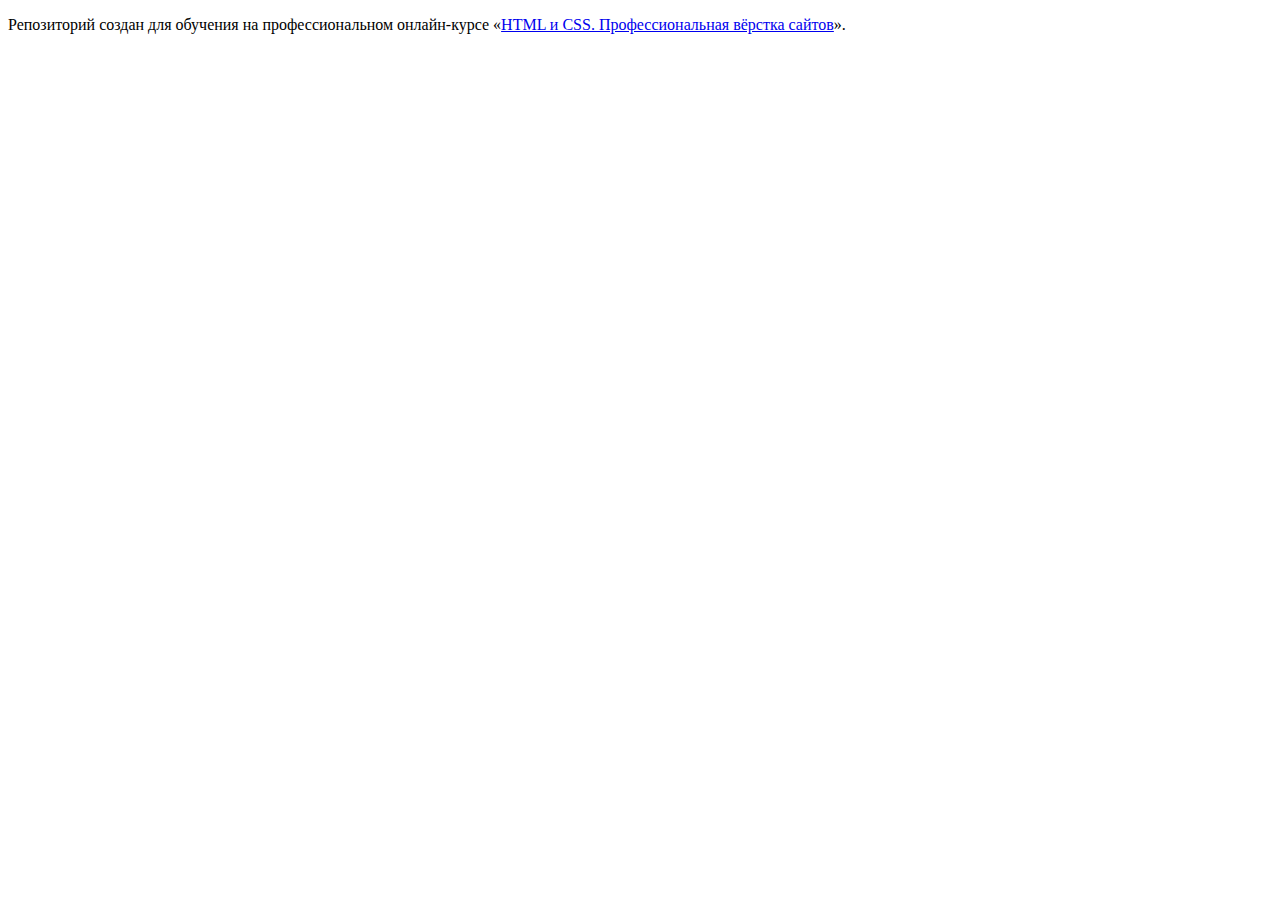
==== index.html @ 099b9d1e ":hatching_chick:" ====
<!DOCTYPE html>
<html lang="ru">
  <head>
    <meta charset="utf-8">
    <title>HTML Academy: Девайс</title>
  </head>
  <body>

    <p>Репозиторий создан для обучения на профессиональном онлайн‑курсе «<a href="https://htmlacademy.ru/intensive/htmlcss">HTML и CSS. Профессиональная вёрстка сайтов</a>».</p>

  </body>
</html>
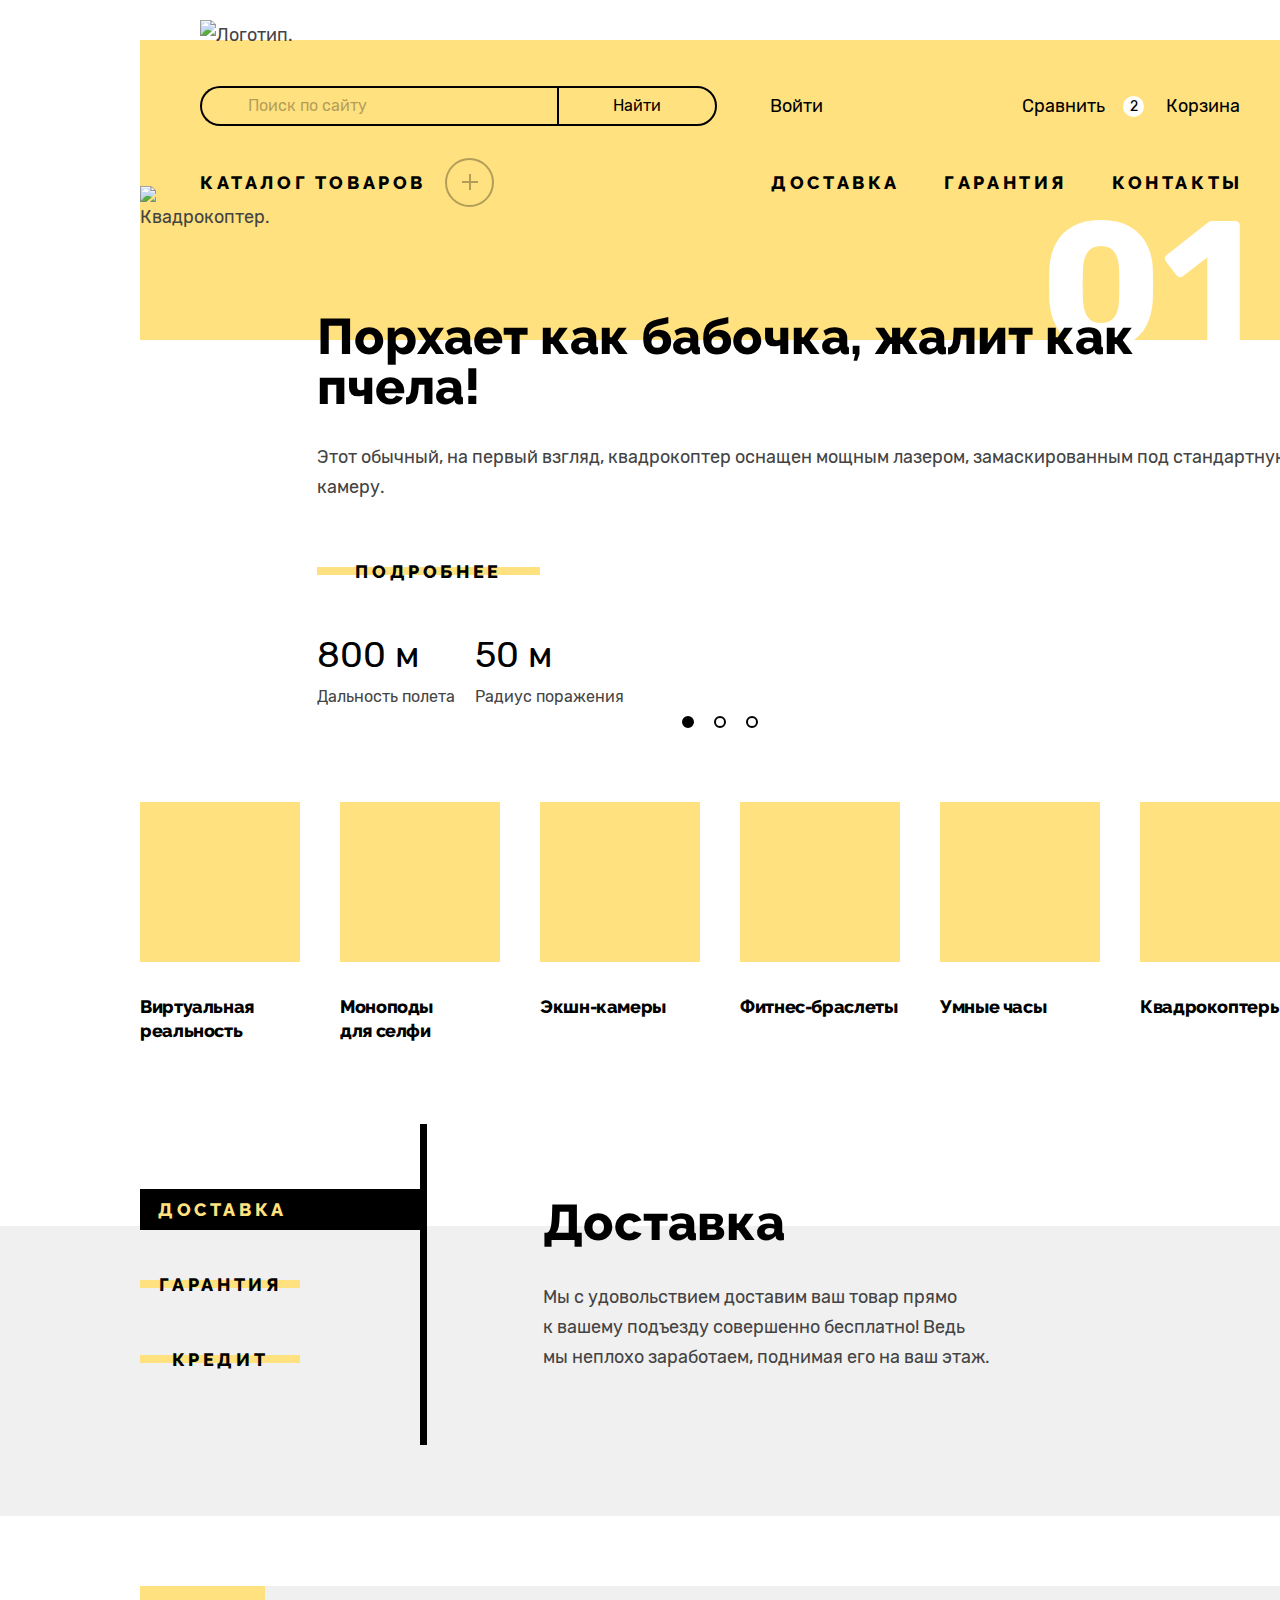
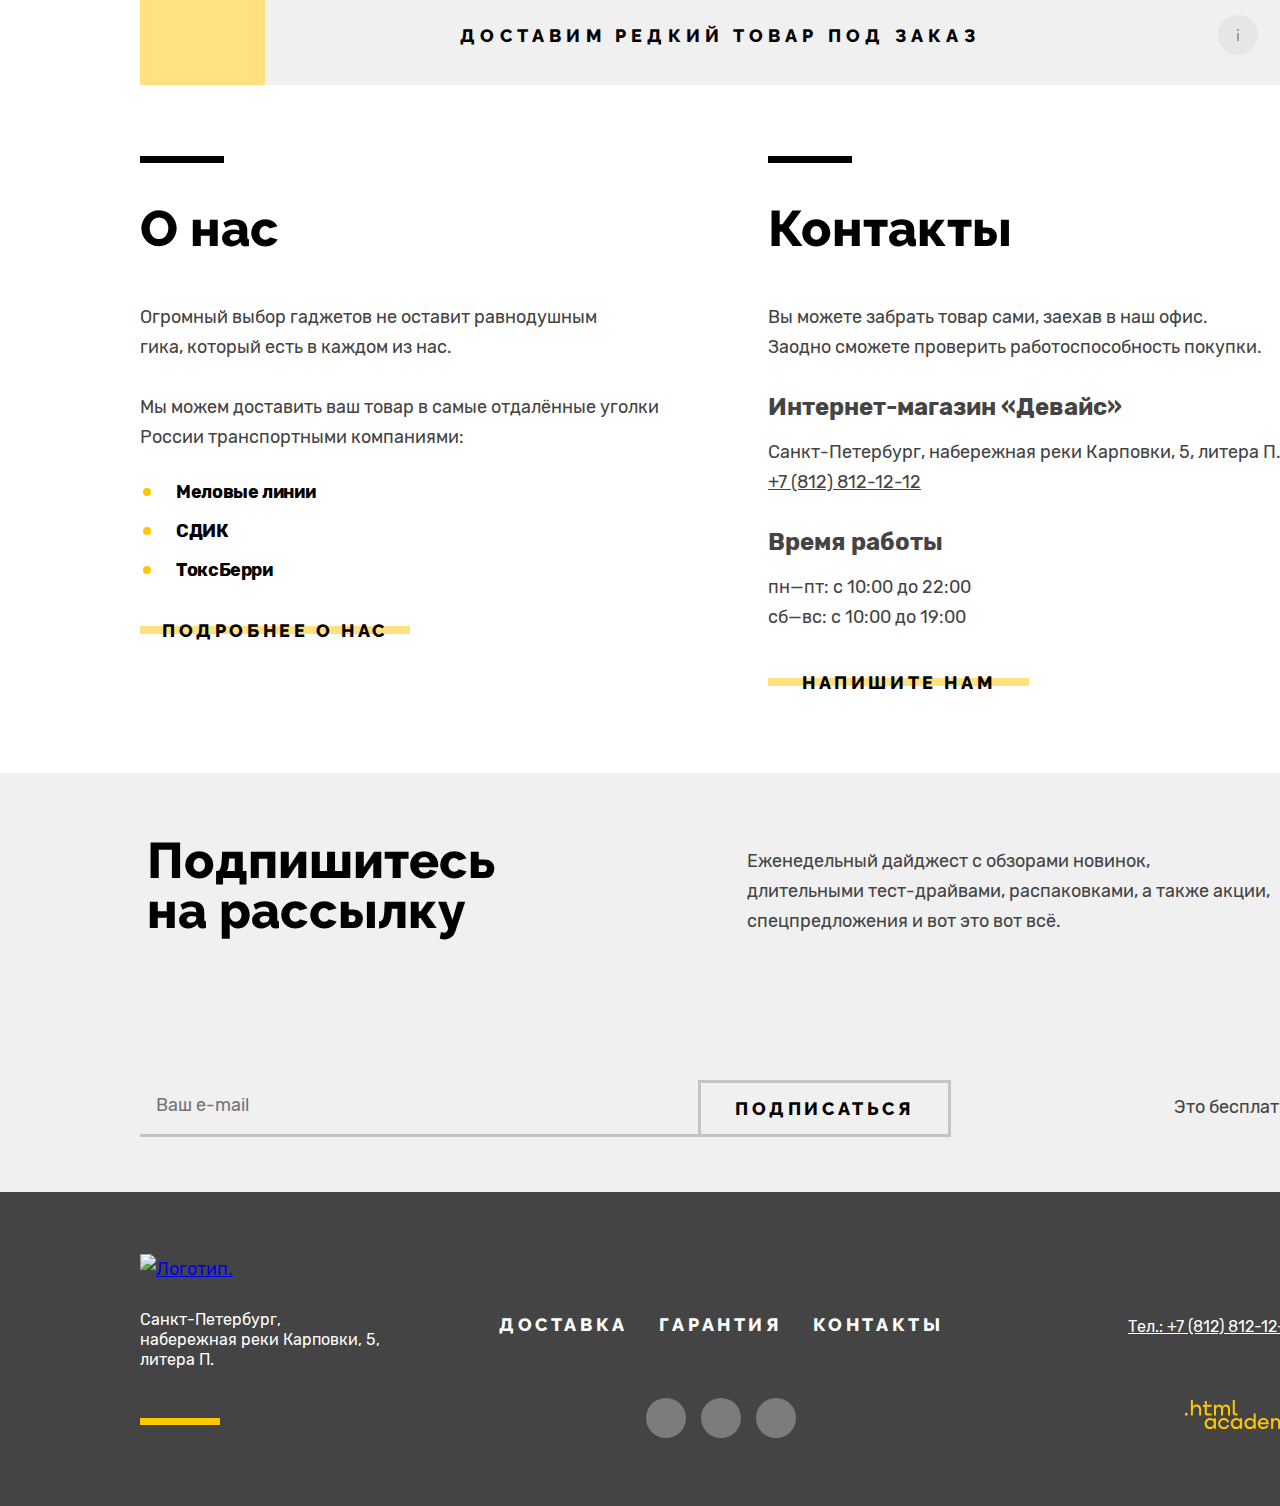
==== commit b97b06a3: "Добавляет разметку и стили по критериям" ====
--- a/index.html
+++ b/index.html
@@ -1,12 +1,484 @@
 <!DOCTYPE html>
 <html lang="ru">
+
   <head>
     <meta charset="utf-8">
     <title>HTML Academy: Девайс</title>
+    <link rel="icon" type="image/png" sizes="32x32" href="images/favicon-32x32.png">
+    <link rel="stylesheet" href="styles/styles.css">
   </head>
+
   <body>
-
-    <p>Репозиторий создан для обучения на профессиональном онлайн‑курсе «<a href="https://htmlacademy.ru/intensive/htmlcss">HTML и CSS. Профессиональная вёрстка сайтов</a>».</p>
+    <header class="page-header">
+      <div class="page-header-container">
+        <span class="navigation-logo">
+          <img class="page-header-logo" src="images/device-logo-black.svg" width="145" height="36" alt="Логотип.">
+        </span>
+        <div class="menu-container">
+          <form class="header-search">
+            <label class="header-search-label">
+              <span class="visually-hidden">Поиск по сайту</span>
+              <input class="header-search-input" type="search" placeholder="Поиск по сайту">
+              <span class="header-search-input-border"></span>
+            </label>
+            <button class="header-search-button" type="button">Найти</button>
+          </form>
+          <ul class="menu-list">
+            <li class="menu-item menu-item-come">
+              <a class="menu-link menu-link-come" href="#">Войти</a>
+            </li>
+            <li class="menu-item">
+              <a class="menu-link menu-link-compare" href="#">Сравнить</a>
+            </li>
+            <li class="menu-item menu-item-shopping">
+              <button class="menu-link menu-link-shopping" type="button" data-counter="2">Корзина</button>
+              <div class="shopping-window">
+                <ul class="shopping-window-list">
+                  <li class="shopping-window-item">
+                    <a class="shopping-link" href="#">
+                      <div class="shopping-window-image">
+                        <img src="images/header-icon/shopping-image/product-small-1.jpg" width="39" height="43" alt="Любительская селфи-палка.">
+                      </div>
+                      <p class="shopping-window-description">Любительская селфи-палка</p>
+                    </a>
+                    <button class="shopping-window-button" type="button">
+                      <span class="visually-hidden">Удалить товар из карзины.</span>
+                    </button>
+                  </li>
+                  <li class="shopping-window-item">
+                    <a class="shopping-link" href="#">
+                      <div class="shopping-window-image">
+                        <img src="images/header-icon/shopping-image/product-small-2.jpg" width="39" height="43" alt="Профессиональная селфи-палка.">
+                      </div>
+                      <p class="shopping-window-description">Профессиональная селфи-палка</p>
+                    </a>
+                    <button class="shopping-window-button" type="button">
+                      <span class="visually-hidden">Удалить товар из карзины.</span>
+                    </button>
+                  </li>
+                </ul>
+                <div class="shopping-window-content">
+                  <p class="shopping-window-content-description">Товаров: 2</p>
+                  <span class="shopping-window-content-description">Сумма: 2000 ₽</span>
+                </div>
+                <div class="shopping-window-link-container">
+                  <!-- чтобы посмотреть состояние disabled, надо убрать href у ссылки-->
+                  <a class="shopping-window-link" href="#">Открыть корзину</a>
+                </div>
+              </div>
+            </li>
+          </ul>
+        </div>
+        <nav class="navigation">
+          <div class="navigation-submenu">
+            <button class="submenu-button" type="button">
+              Каталог товаров
+              <span class="submenu-button-icon"></span>
+            </button>
+            <ul class="submenu-list">
+              <li class="submenu-item">
+                <a class="submenu-link" href="#">Виртуальная реальность</a>
+              </li>
+              <li class="submenu-item">
+                <a class="submenu-link" href="#">Фитнес-браслеты</a>
+              </li>
+              <li class="submenu-item">
+                <a class="submenu-link" href="#">Квадрокоптеры</a>
+              </li>
+              <li class="submenu-item">
+                <a class="submenu-link" href="catalog.html">Моноподы для cелфи</a>
+              </li>
+              <li class="submenu-item">
+                <a class="submenu-link" href="#">Умные часы</a>
+              </li>
+              <li class="submenu-item">
+                <a class="submenu-link" href="#">Экшн-камеры</a>
+              </li>
+            </ul>
+          </div>
+          <ul class="navigation-list">
+            <!-- для просмотра активной страницы для ссылки добавляется класс navigation-link-current -->
+            <li class="navigation-item">
+              <a class="navigation-link" href="#">Доставка</a>
+            </li>
+            <li class="navigation-item">
+              <a class="navigation-link" href="#">Гарантия</a>
+            </li>
+            <li class="navigation-item">
+              <a class="navigation-link" href="#">Контакты</a>
+            </li>
+          </ul>
+        </nav>
+      </div>
+    </header>
+
+    <main class="main-container main-index">
+      <div class="page-container">
+        <h1 class="visually-hidden">Интернет-магазин гаджетов «Device».</h1>
+
+        <section class="popular-product">
+          <h2 class="visually-hidden">Популярные товары.</h2>
+          <div class="slider-controls">
+            <button class="slider-button slider-prev" type="button">
+              <span class="visually-hidden">Предыдущий товар.</span>
+            </button>
+            <button class="slider-button slider-next" type="button">
+              <span class="visually-hidden">Следующий товар.</span>
+            </button>
+          </div>
+          <!-- для отображения пунктов слайдера для li добавляется класс popular-product-item-show -->
+          <ul class="popular-product-list">
+            <li class="popular-product-item popular-product-item-quadcopter popular-product-item-show">
+              <div class="slider-image">
+                <img src="images/slider/slider-1.png" width="560" height="560" alt="Квадрокоптер.">
+              </div>
+              <div class="popular-product-container">
+                <span class="popular-product-subtitle">Порхает как бабочка, жалит как пчела!</span>
+                <p class="popular-product-description">Этот обычный, на первый взгляд, квадрокоптер оснащен мощным
+                  лазером, замаскированным под стандартную камеру.</p>
+                <a class="button popular-product-button" href="#">Подробнее</a>
+                <ul class="popular-product-advantage-list">
+                  <li class="popular-product-advantage-item">
+                    <span class="popular-product-advantage-subtitle">800 м</span>
+                    <p class="popular-product-advantage-description">Дальность полета</p>
+                  </li>
+                  <li class="popular-product-advantage-item">
+                    <span class="popular-product-advantage-subtitle">50 м</span>
+                    <p class="popular-product-advantage-description">Радиус поражения</p>
+                  </li>
+                </ul>
+              </div>
+            </li>
+            <li class="popular-product-item popular-product-item-fitness-bracelet">
+              <div class="slider-image">
+                <img src="images/slider/slider-2.png" width="560" height="560" alt="Квадрокоптер.">
+              </div>
+              <div class="popular-product-container">
+                <span class="popular-product-subtitle">Худеем<br>правильно!</span>
+                <p class="popular-product-description">Мотивирующие фитнес-браслеты помогут найти в себе силы не
+                  пропускать занятия и соблюдать диету.</p>
+                <a class="button popular-product-button" href="#">Подробнее</a>
+                <div class="popular-product-advantage">
+                  <span class="popular-product-advantage-subtitle">48 часов</span>
+                  <p class="popular-product-advantage-description">Без подзарядки</p>
+                </div>
+              </div>
+            </li>
+            <li class="popular-product-item popular-product-item-selfie">
+              <div class="slider-image">
+                <img src="images/slider/slider-3.png" width="560" height="560" alt="Квадрокоптер.">
+              </div>
+              <div class="popular-product-container">
+                <span class="popular-product-subtitle">Делай селфи,<br>как Бен Стиллер!</span>
+                <p class="popular-product-description">Самая длинная палка для селфи доступна в нашем магазине. Восемь
+                  (Восемь, Карл!) метров длиной и весом всего 5 кг.</p>
+                <a class="button popular-product-button" href="#">Подробнее</a>
+                <ul class="popular-product-advantage-list">
+                  <li class="popular-product-advantage-item">
+                    <span class="popular-product-advantage-subtitle">8,5 м</span>
+                    <p class="popular-product-advantage-description">Длина палки</p>
+                  </li>
+                  <li class="popular-product-advantage-item">
+                    <span class="popular-product-advantage-subtitle">5 кг</span>
+                    <p class="popular-product-advantage-description">Вес палки</p>
+                  </li>
+                  <li class="popular-product-advantage-item">
+                    <span class="popular-product-advantage-subtitle">Карбон</span>
+                    <p class="popular-product-advantage-description">Материал</p>
+                  </li>
+                </ul>
+              </div>
+            </li>
+          </ul>
+          <ul class="slider-pagination">
+            <li class="slider-pagination-item">
+              <button class="slider-pagination-button slider-pagination-button-current" type="button">
+                <span class="visually-hidden">Первый товар.</span>
+              </button>
+            </li>
+            <li class="slider-pagination-item">
+              <button class="slider-pagination-button" type="button">
+                <span class="visually-hidden">Второй товар.</span>
+              </button>
+            </li>
+            <li class="slider-pagination-item">
+              <button class="slider-pagination-button" type="button">
+                <span class="visually-hidden">Третий товар.</span>
+              </button>
+            </li>
+          </ul>
+        </section>
+
+        <section class="products">
+          <h2 class="visually-hidden">Товары.</h2>
+          <ul class="products-list">
+            <li class="products-item">
+              <a class="products-link products-virtual-reality" href="#">
+                <h4 class="products-title">Виртуальная реальность</h4>
+              </a>
+            </li>
+            <li class="products-item">
+              <a class="products-link products-selfie-monopods" href="catalog.html">
+                <h4 class="products-title">Моноподы<br>для селфи</h4>
+              </a>
+            </li>
+            <li class="products-item">
+              <a class="products-link products-action-cameras" href="#">
+                <h4 class="products-title">Экшн-камеры</h4>
+              </a>
+            </li>
+            <li class="products-item">
+              <a class="products-link products-fitness-bracelets" href="#">
+                <h4 class="products-title">Фитнес-браслеты</h4>
+              </a>
+            </li>
+            <li class="products-item">
+              <a class="products-link products-smart-watch" href="#">
+                <h4 class="products-title">Умные часы</h4>
+              </a>
+            </li>
+            <li class="products-item">
+              <a class="products-link products-quadcopters" href="#">
+                <h4 class="products-title">Квадрокоптеры</h4>
+              </a>
+            </li>
+          </ul>
+        </section>
+      </div>
+      <section class="advantage">
+        <div class="advantage-page-container">
+          <h2 class="visually-hidden">Преимущества.</h2>
+          <!-- для отображения выбранного пункта переключателя для button добавляется класс button-advantage-current -->
+          <ul class="advantage-toggle">
+            <li class="advantage-toggle-item">
+              <button class="button button-advantage button-advantage-current" type="button">Доставка</button>
+            </li>
+            <li class="advantage-toggle-item">
+              <button class="button button-advantage" type="button">Гарантия</button>
+            </li>
+            <li class="advantage-toggle-item">
+              <button class="button button-advantage" type="button">Кредит</button>
+            </li>
+          </ul>
+          <!-- для отображения контента выбранного пункта переключателя для li добавляется класс advantage-item-show -->
+          <ul class="advantage-list">
+            <li class="advantage-item advantage-item-delivery advantage-item-show">
+              <span class="advantage-subtitle">Доставка</span>
+              <p class="advantage-description">Мы с удовольствием доставим ваш товар прямо<br>к вашему подъезду
+                совершенно
+                бесплатно! Ведь<br>мы неплохо заработаем, поднимая его на ваш этаж.</p>
+            </li>
+            <li class="advantage-item advantage-item-warranty">
+              <span class="advantage-subtitle">Гарантия</span>
+              <p class="advantage-description">Если из-за возгорания купленного у нас товара у вас сгорит дом — не
+                переживайте, мы выдадим вам новый. Товар, не дом, конечно же.</p>
+            </li>
+            <li class="advantage-item advantage-item-credit">
+              <span class="advantage-subtitle">Кредит</span>
+              <p class="advantage-description">Залезть в долговую яму стало проще! Кредитные консультанты подберут для
+                вас наиболее выгодные условия кредита. Выгодные для банка, разумеется.</p>
+            </li>
+          </ul>
+        </div>
+      </section>
+      <div class="page-container">
+        <section class="button-delivery-section">
+          <a class="button-delivery" href="#">Доставим редкий товар под заказ</a>
+        </section>
+
+        <div class="about-contacts-container">
+          <section class="about-us">
+            <h2 class="about-us-title">О нас</h2>
+            <p class="about-us-description">Огромный выбор гаджетов не оставит равнодушным<br>гика, который есть в
+              каждом
+              из нас.</p>
+            <p class="about-us-description">Мы можем доставить ваш товар в самые отдалённые уголки России транспортными
+              компаниями:</p>
+            <ul class="about-us-list">
+              <li class="about-us-item">Меловые линии</li>
+              <li class="about-us-item">СДИК</li>
+              <li class="about-us-item">ТоксБерри</li>
+            </ul>
+            <a class="button about-us-button" href="#">Подробнее о нас</a>
+          </section>
+
+          <section class="contacts">
+            <h2 class="contacts-title">Контакты</h2>
+            <p class="contacts-description">Вы можете забрать товар сами, заехав в наш офис.<br>Заодно сможете проверить
+              работоспособность покупки.</p>
+            <h3 class="contacts-subtitle">Интернет-магазин «Девайс»</h3>
+            <address class="contacts-address">
+              <p class="contacts-description contacts-description-address">Санкт-Петербург, набережная реки Карповки, 5,
+                литера П.</p>
+              <a class="contacts-phone" href="tel:88128121212">+7 (812) 812-12-12</a>
+            </address>
+            <h3 class="contacts-subtitle">Время работы</h3>
+            <ul class="contacts-schedule">
+              <li class="contacts-schedule-item">пн—пт: с 10:00 до 22:00</li>
+              <li class="contacts-schedule-item">сб—вс: с 10:00 до 19:00</li>
+            </ul>
+            <a class="button" href="#">Напишите нам</a>
+          </section>
+        </div>
+      </div>
+      <section class="subscribe">
+        <div class="subscribe-page-container">
+          <div class="subscribe-content">
+            <h2 class="subscribe-title">Подпишитесь на рассылку</h2>
+            <p class="subscribe-description">Еженедельный дайджест с обзорами новинок,<br>длительными тест-драйвами,
+              распаковками, а также акции, спецпредложения и вот это вот всё.</p>
+          </div>
+
+          <div class="subscribe-form-container">
+            <form class="subscribe-form" action="https://echo.htmlacademy.ru/" method="post">
+              <label class="subscribe-label">
+                <span class="visually-hidden">E-mail</span>
+                <input class="subscribe-input" placeholder="Ваш e-mail" type="email" name="subscribe-email" required="">
+              </label>
+              <button class="subscribe-button" type="submit">Подписаться</button>
+            </form>
+            <span class="subscribe-description subscribe-description-free">Это бесплатно</span>
+          </div>
+        </div>
+      </section>
+    </main>
+
+    <footer class="page-footer">
+      <div class="footer-container">
+        <a class="page-footer-logo" href="index.html">
+          <span class="visually-hidden">Переход на главную страницу.</span>
+          <div class="page-footer-logo-image">
+            <img src="images/device-logo-yellow.svg" width="145" height="36" alt="Логотип.">
+          </div>
+        </a>
+        <div class="footer-content-container">
+          <address class="page-footer-address">Санкт-Петербург, набережная реки Карповки, 5, литера П.</address>
+          <div class="page-footer-container">
+            <ul class="menu-footer-list">
+              <li class="menu-footer-item">
+                <a class="menu-footer-link" href="#">Доставка</a>
+              </li>
+              <li class="menu-footer-item">
+                <a class="menu-footer-link" href="#">Гарантия</a>
+              </li>
+              <li class="menu-footer-item">
+                <a class="menu-footer-link" href="#">Контакты</a>
+              </li>
+            </ul>
+            <ul class="social-footer-list">
+              <li class="social-footer-item">
+                <a class="social-footer-link social-footer-telegram" href="https://t.me/htmlacademy">
+                  <span class="visually-hidden">Мы в Telegram.</span>
+                </a>
+              </li>
+              <li class="social-footer-item">
+                <a class="social-footer-link social-footer-youtube" href="https://www.youtube.com/user/htmlacademyru">
+                  <span class="visually-hidden">Мы в Youtube.</span>
+                </a>
+              </li>
+              <li class="social-footer-item">
+                <a class="social-footer-link social-footer-twitter" href="https://twitter.com/htmlacademy_ru">
+                  <span class="visually-hidden">Мы в Twitter.</span>
+                </a>
+              </li>
+            </ul>
+          </div>
+          <div class="page-footer-container">
+            <a class="contacts-phone-footer" href="tel:88128121212">Тел.: +7 (812) 812-12-12</a>
+            <a class="developer-logo-link" href="https://htmlacademy.ru/">
+              <span class="visually-hidden">Переход на сайт htmlacademy.</span>
+              <svg width="115" height="33" viewBox="0 0 115 33" fill="#ffc700" xmlns="http://www.w3.org/2000/svg">
+                <path d="M0 12.9V15.5H2.5V12.9H0Z" />
+                <path
+                  d="M11.6 4.5C10 4.5 8.8 5.2 8 6.2H7.9V0H5.9V15.5H7.9V10.2C7.9 8.1 9.2 6.6 11.2 6.6C13 6.6 14.1 8 14.1 9.8V15.5H16.1V9.4C16.2 6.4 14.3 4.5 11.6 4.5Z" />
+                <path
+                  d="M26.6 4.8H21.8V1.1H19.8V4.9H17.9V6.9H19.8V12.9C19.8 14.6 20.8 15.6 22.5 15.6H26.6V13.6H22.9C22.2 13.6 21.8 13.2 21.8 12.5V6.8H26.6V4.8Z" />
+                <path
+                  d="M41.1 4.6C39.5 4.6 38.2 5.4 37.6 6.7H37.5C36.9 5.5 35.7 4.6 34.1 4.6C32.7 4.6 31.6 5.4 31 6.4H30.9V4.8H29V15.4H31V10C31 8 32 6.5 33.6 6.5C35.1 6.5 36 7.5 36 9.1V15.4H38V9.8C38 7.4 39.4 6.5 40.6 6.5C42.1 6.5 43 7.5 43 9.1V15.4H45V8.9C45.1 6.4 43.6 4.6 41.1 4.6Z" />
+                <path
+                  d="M47.8 12.7C47.8 14.4 48.8 15.4 50.6 15.4H52.6V13.4H50.9C50.2 13.4 49.8 13 49.8 12.3V0H47.8V12.7Z" />
+                <path
+                  d="M28.9 19.7C28 18.6 26.7 17.9 25 17.9C21.9 17.9 19.6 20.2 19.6 23.5C19.6 26.8 21.9 29.1 25 29.1C26.8 29.1 28 28.3 28.8 27.2H28.9V28.8H30.9V18.2H28.9V19.7ZM25.3 27.1C23.1 27.1 21.7 25.5 21.7 23.5C21.7 21.5 23.1 19.9 25.3 19.9C27.5 19.9 28.9 21.5 28.9 23.5C28.9 25.4 27.5 27.1 25.3 27.1Z" />
+                <path
+                  d="M44.2 22C43.7 19.6 41.6 17.9 38.8 17.9C35.4 17.9 33.2 20.4 33.2 23.5C33.2 26.6 35.4 29.1 38.8 29.1C41.6 29.1 43.7 27.3 44.2 24.9H42.1C41.7 26.2 40.4 27.2 38.8 27.2C36.6 27.2 35.2 25.6 35.2 23.6C35.2 21.6 36.6 20 38.8 20C40.4 20 41.6 21 42.1 22.2H44.2V22Z" />
+                <path
+                  d="M55.1 19.7C54.2 18.6 52.9 17.9 51.2 17.9C48.1 17.9 45.8 20.2 45.8 23.5C45.8 26.8 48.1 29.1 51.2 29.1C53 29.1 54.2 28.3 55 27.2H55.1V28.8H57.1V18.2H55.1V19.7ZM51.5 27.1C49.3 27.1 47.9 25.5 47.9 23.5C47.9 21.5 49.3 19.9 51.5 19.9C53.7 19.9 55.1 21.5 55.1 23.5C55.1 25.4 53.6 27.1 51.5 27.1Z" />
+                <path
+                  d="M68.7 19.8C67.8 18.7 66.5 17.9 64.8 17.9C61.7 17.9 59.4 20.2 59.4 23.5C59.4 26.8 61.6 29.1 64.8 29.1C66.5 29.1 67.8 28.3 68.6 27.3H68.7V28.8H70.7V13.4H68.7V19.8ZM65.1 27.1C62.9 27.1 61.5 25.5 61.5 23.5C61.5 21.5 62.9 19.9 65.1 19.9C67.3 19.9 68.7 21.5 68.7 23.5C68.6 25.5 67.2 27.1 65.1 27.1Z" />
+                <path
+                  d="M78.3 17.9C75 17.9 72.8 20.4 72.8 23.5C72.8 26.5 74.9 29.1 78.3 29.1C80.8 29.1 82.8 27.8 83.5 25.5H81.4C80.9 26.5 79.8 27.1 78.4 27.1C76.5 27.1 75.1 25.8 75 24.2H83.8C84 20.6 81.8 17.9 78.3 17.9ZM78.3 19.8C80 19.8 81.3 20.8 81.6 22.4H75.1C75.4 20.9 76.6 19.8 78.3 19.8Z" />
+                <path
+                  d="M98.2 17.9C96.6 17.9 95.3 18.7 94.6 19.9H94.5C93.9 18.7 92.7 17.9 91.1 17.9C89.7 17.9 88.6 18.6 88 19.7V18.2H86.1V28.8H88.1V23.4C88.1 21.4 89.1 20 90.7 19.9C92.2 19.9 93.1 20.9 93.1 22.5V28.8H95.1V23.2C95.1 20.8 96.5 19.9 97.7 19.9C99.2 19.9 100.1 20.9 100.1 22.5V28.8H102.1V22.3C102.2 19.7 100.7 17.9 98.2 17.9Z" />
+                <path
+                  d="M109.4 27L105.8 18.1H103.6L108.4 29.7C108.1 30.6 107.7 30.9 106.7 30.9H104.2V32.9H106.7C108.5 32.9 109.5 32.1 110.2 30.3L114.9 18.1H112.8L109.4 27Z" />
+              </svg>
+            </a>
+          </div>
+        </div>
+
+      </div>
+    </footer>
+
+    <!-- чтобы открыть модальное окно, надо убрать класс modal-container-close -->
+    <div class="modal-container modal-container-close">
+      <div class="modal modal-auth">
+        <section class="modal-content">
+          <div class="modal-title-container">
+            <h2 class="modal-title">Доставка под заказ</h2>
+            <button class="modal-close-button" type="button">
+              <span class="visually-hidden">Закрыть окно</span>
+            </button>
+          </div>
+          <form class="auth-form" action="https://echo.htmlacademy.ru/" method="post">
+            <div class="auth-form-container">
+              <div class="field-group-container-name-email">
+                <div class="field-group">
+                  <label class="field-label" for="form-input-name">Ваше имя:</label>
+                  <input class="auth-form-input input-name" name="name" id="form-input-name" type="text"
+                    placeholder="Введите имя">
+                </div>
+                <!-- чтобы посмотреть ошибку, надо добавить field-group класс field-group-email-error -->
+                <div class="field-group">
+                  <label class="field-label" for="form-input-email">Ваш e-mail:</label>
+                  <input class="auth-form-input input-email" name="email" id="form-input-email" type="email"
+                    placeholder="Введите e-mail" value="почта">
+                </div>
+              </div>
+              <div class="field-group-container-product-amount">
+                <div class="field-group">
+                  <label class="field-label" for="form-input-product">Что нужно привезти:</label>
+                  <textarea class="auth-form-input" name="products" id="form-input-product" type="text"
+                    placeholder="В свободной форме"></textarea>
+                </div>
+                <div class="field-group">
+                  <div class="field-label-container">
+                    <label class="field-label" for="form-input-amount">Количество:</label>
+                    <span class="tooltip">
+                      <button class="tooltip-toggle" type="button" aria-labelledby="tooltip-label-date"></button>
+                      <span class="tooltip-text" role="tooltip" id="tooltip-label-date">
+                        Постараемся найти, сколько нужно. Привезём сколько получится по требованиям к провозу багажа.
+                      </span>
+                    </span>
+                  </div>
+                  <div class="input-container">
+                    <button class="button-minus-plus button-minus" type="button">
+                      <span class="visually-hidden">Убрать товар</span>
+                    </button>
+                    <input class="auth-form-input input-amount" name="number of products" id="form-input-amount"
+                      value="1" type="number">
+                    <button class="button-minus-plus button-plus" type="button">
+                      <span class="visually-hidden">Добавить товар</span>
+                    </button>
+                  </div>
+                </div>
+              </div>
+            </div>
+            <button class="button modal-button" type="submit">Отправить</button>
+          </form>
+        </section>
+      </div>
+    </div>
 
   </body>
+
 </html>
--- a/styles/styles.css
+++ b/styles/styles.css
@@ -0,0 +1,2803 @@
+@font-face {
+  font-family: "raleway";
+  font-style: normal;
+  font-weight: 800;
+  src: url("../fonts/raleway/raleway-800.woff2") format("woff2");
+  font-display: swap;
+}
+
+@font-face {
+  font-family: "rubik";
+  font-style: normal;
+  font-weight: 400;
+  src: url("../fonts/rubik/rubik-400.woff2") format("woff2");
+  font-display: swap;
+}
+
+@font-face {
+  font-family: "rubik";
+  font-style: normal;
+  font-weight: 700;
+  src: url("../fonts/rubik/rubik-700.woff2") format("woff2");
+  font-display: swap;
+}
+
+*,
+*::before,
+*::after {
+  box-sizing: border-box;
+}
+
+.visually-hidden {
+  position: absolute;
+  width: 1px;
+  height: 1px;
+  margin: -1px;
+  padding: 0;
+  border: 0;
+  clip: rect(0 0 0 0);
+  overflow: hidden;
+}
+
+.html {
+  height: 100%;
+}
+
+body {
+  display: flex;
+  flex-direction: column;
+  min-height: 100%;
+  min-width: 1440px;
+  font-family: "rubik", sans-serif;
+  font-size: 18px;
+  line-height: 30px;
+  color: #444444;
+  margin: 0;
+}
+
+.main-container {
+  flex-grow: 1;
+}
+
+.page-container {
+  width: 1160px;
+  margin: 0 auto;
+}
+
+.button {
+  position: relative;
+  display: inline-flex;
+  font-family: "raleway", sans-serif;
+  font-size: 18px;
+  line-height: 21px;
+  letter-spacing: 0.2em;
+  text-transform: uppercase;
+  text-decoration: none;
+  color: #000000;
+  background-color: rgba(255, 255, 255, 0);
+  padding: 10px 34px;
+  border: none;
+  cursor: pointer;
+}
+
+.button::after {
+  content: "";
+  position: absolute;
+  height: 8px;
+  width: 100%;
+  background-color: #ffe17f;
+  left: 0;
+  top: calc(50% - 4px);
+  z-index: -1;
+}
+
+.button:hover {
+  background-color: #ffe17f;
+}
+
+.button:focus {
+  outline: none;
+  background: linear-gradient(rgba(255, 255, 255, 0) 16px, #ffe17f 16px, #ffe17f 24px, rgba(255, 255, 255, 0) 24px);
+}
+
+.button:focus::before {
+  content: "";
+  position: absolute;
+  width: 100%;
+  height: 100%;
+  outline: 2px solid #af4fff;
+  top: 0;
+  left: 0;
+}
+
+.button:active::after {
+  background-color: #ffcc33;
+}
+
+.button:active {
+  background: none;
+  background-color: #ffcc33;
+}
+
+.button:active::before {
+  content: "";
+  position: absolute;
+  width: 100%;
+  height: 100%;
+  outline: none;
+  top: 0;
+  left: 0;
+}
+
+.button:disabled {
+  pointer-events: none;
+  opacity: 30%;
+}
+
+.page-header ul {
+  list-style: none;
+}
+
+.main-index ul {
+  list-style: none;
+}
+
+/*Шапка*/
+
+.page-header {
+  display: flex;
+  position: relative;
+  background-image: linear-gradient(#ffffff 40px, #ffe17f 40px);
+  width: 1160px;
+  margin: 0 auto;
+}
+
+.page-header-container {
+  width: 1040px;
+  margin: 0 auto;
+}
+
+.navigation-logo,
+.navigation-logo-inner {
+  position: absolute;
+  display: inline-flex;
+  top: 20px;
+  left: 60px;
+}
+
+.navigation-logo-inner:hover {
+  opacity: 60%;
+}
+
+.navigation-logo-inner:focus {
+  outline: 2px solid #af4fff;
+  outline-offset: 2px;
+}
+
+.navigation-logo-inner:active {
+  outline: none;
+  opacity: 30%;
+}
+
+.menu-container {
+  display: flex;
+  padding: 86px 0 0 0;
+}
+
+.header-search {
+  display: flex;
+  align-self: flex-start;
+}
+
+.header-search-label {
+  position: relative;
+  display: flex;
+}
+
+.header-search-input {
+  background-color: rgba(255, 255, 255, 0);
+  border: none;
+  padding: 10px 10px 10.5px 48px;
+  width: 357px;
+  background-image: url("../images/header-icon/search-icon.svg");
+  background-repeat: no-repeat;
+  background-position-x: 16px;
+  background-position-y: center;
+  height: 100%;
+  font-family: "rubik", sans-serif;
+  font-size: 16px;
+  color: #000000;
+}
+
+.header-search-input::placeholder {
+  color: #000000;
+  opacity: 30%;
+}
+
+.header-search-input + .header-search-input-border {
+  position: absolute;
+  top: 0;
+  left: 0;
+  height: 100%;
+  width: 100%;
+  border: 2px solid #000000;
+  border-right: none;
+  border-radius: 50px 0 0 50px;
+  cursor: text;
+}
+
+.header-search-input:hover {
+  background-color: #ffc700;
+  border-radius: 50px 0 0 50px;
+}
+
+.header-search-input:focus {
+  background-color: rgba(255, 255, 255, 0);
+  outline: 2px solid #af4fff;
+  outline-offset: 2px;
+  border-radius: 0;
+}
+
+.header-search-input:disabled + .header-search-input-border {
+  pointer-events: none;
+  opacity: 30%;
+}
+
+.header-search-input:disabled {
+  pointer-events: none;
+  opacity: 30%;
+}
+
+.header-search-button {
+  position: relative;
+  font-family: "rubik", sans-serif;
+  font-size: 16px;
+  line-height: 20px;
+  color: #000000;
+  padding: 5px 5px;
+  background-color: rgba(255, 255, 255, 0);
+  border: 2px solid #000000;
+  border-radius: 0 50px 50px 0;
+  min-width: 160px;
+  max-width: 180px;
+  cursor: pointer;
+}
+
+.header-search-button:hover {
+  background-color: #000000;
+  color: #ffffff;
+}
+
+.header-search-button:focus {
+  outline: none;
+}
+
+.header-search-button:focus::before {
+  content: "";
+  position: absolute;
+  width: calc(100% + 8px);
+  height: calc(100% + 8px);
+  outline: 2px solid #af4fff;
+  top: -4px;
+  left: -4px;
+  border-radius: 0;
+}
+
+.header-search-button:active {
+  background-color: #000000;
+  color: #4d4d4d;
+}
+
+.header-search-button:disabled {
+  pointer-events: none;
+  opacity: 30%;
+}
+
+.menu-list {
+  display: grid;
+  grid-template-columns: 127px 128px 123px 117px;
+  margin: 5px 0 0 auto;
+  padding: 0;
+  align-self: flex-start;
+}
+
+.menu-item-come {
+  grid-column-start: 1;
+  grid-column-end: 3;
+}
+
+.menu-link-go-out {
+  display: inline-flex;
+  opacity: 30%;
+}
+
+.menu-link {
+  color: #000000;
+  text-decoration: none;
+  cursor: pointer;
+}
+
+.menu-link:hover {
+  opacity: 60%;
+}
+
+.menu-link:focus {
+  opacity: 100%;
+  outline: 2px solid #af4fff;
+  outline-offset: 2px;
+}
+
+.menu-link:active {
+  outline: none;
+  opacity: 30%;
+}
+
+.menu-link-come {
+  display: inline-flex;
+  padding: 0 0 0 25px;
+  background-image: url("../images/header-icon/header-icon-1.svg");
+  background-repeat: no-repeat;
+  background-position: -1px 9px;
+  max-width: 146px;
+  margin: 0 25px 0 0;
+}
+
+.menu-link-compare {
+  display: inline-flex;
+  padding: 0 0 0 22px;
+  background-image: url("../images/header-icon/header-icon-2.svg");
+  background-repeat: no-repeat;
+  background-position: 0 9px;
+}
+
+/*Корзина*/
+
+.menu-link-shopping {
+  position: relative;
+  font-family: "rubik", sans-serif;
+  font-size: 18px;
+  line-height: 30px;
+  background-color: rgba(255, 255, 255, 0);
+  border: none;
+  padding: 0 0 0 43px;
+  background-image: url("../images/header-icon/header-icon-3.svg");
+  background-repeat: no-repeat;
+  background-position: 15px 6px;
+}
+
+.menu-link-shopping::before {
+  content: attr(data-counter);
+  position: absolute;
+  font-size: 14px;
+  line-height: 16px;
+  display: flex;
+  align-items: center;
+  justify-content: center;
+  padding: 0 3px;
+  min-width: 21px;
+  height: 21px;
+  background-color: #ffffff;
+  border-radius: 50px;
+  right: calc(100% - 21px);
+  top: 5px;
+}
+
+.shopping-window {
+  position: absolute;
+  display: none;
+  flex-direction: column;
+  justify-content: center;
+  background-color: #000000;
+  z-index: 2;
+  transform: translate(-40%, 8px);
+}
+
+.shopping-window::before {
+  content: "";
+  position: absolute;
+  border: 6px solid rgba(255, 255, 255, 0);
+  border-bottom: 7px solid #000000;
+  top: -13px;
+  left: 50%;
+  transform: translate(-50%, 0);
+}
+
+.shopping-window-list {
+  padding: 0;
+}
+
+.shopping-window-item {
+  display: flex;
+  padding: 22px 17px 6px 22px;
+  width: 320px;
+  border-bottom: 1px solid #191919;
+}
+
+.shopping-window-item:last-child {
+  border-bottom: none;
+}
+
+.shopping-link {
+  text-decoration: none;
+  display: flex;
+}
+
+.shopping-link:hover {
+  opacity: 60%;
+}
+
+.shopping-link:focus {
+  opacity: 100%;
+  outline: 2px solid #af4fff;
+  outline-offset: 2px;
+}
+
+.shopping-link:active {
+  outline: none;
+  opacity: 30%;
+}
+
+.shopping-window-image {
+  margin: 0 23px 0 0;
+}
+
+.shopping-window-description,
+.shopping-window-content-description {
+  font-size: 16px;
+  line-height: 20px;
+  color: #ffffff;
+  margin: 0;
+}
+
+.shopping-window-description {
+  max-width: 160px;
+}
+
+
+.shopping-window-content-description {
+  max-width: 120px;
+}
+
+.shopping-window-button {
+  position: relative;
+  width: 10px;
+  height: 10px;
+  background-color: rgba(255, 255, 255, 0);
+  border: none;
+  margin: 0 0 auto auto;
+  background-image: url("../images/header-icon/shopping-image/close-button.svg");
+  background-repeat: no-repeat;
+  background-position: center;
+  cursor: pointer;
+}
+
+.shopping-window-button::before {
+  content: "";
+  position: absolute;
+  width: 26px;
+  height: 26px;
+  background-color: rgba(255, 255, 255, 0);
+  top: -8px;
+  left: -7px;
+}
+
+.shopping-window-button:hover {
+  opacity: 60%;
+}
+
+.shopping-window-button:focus {
+  opacity: 100%;
+  outline: 2px solid #af4fff;
+  outline-offset: 2px;
+}
+
+.shopping-window-button:active {
+  outline: none;
+  opacity: 30%;
+}
+
+.shopping-window-content {
+  display: flex;
+  justify-content: space-between;
+  padding: 17px 20px;
+  background-color: #1a1a1a;
+}
+
+.shopping-window-link {
+  display: block;
+  font-family: "raleway", sans-serif;
+  font-size: 18px;
+  line-height: 21px;
+  letter-spacing: 0.2em;
+  text-transform: uppercase;
+  text-decoration: none;
+  color: #000000;
+  background-color: #ffffff;
+  padding: 14px 23px;
+}
+
+.shopping-window-link:not([href]) {
+  background-color: #ffffff;
+  color: #b3b3b3;
+  pointer-events: none;
+}
+
+.shopping-window-link:hover {
+  background-color: #ffe17f;
+}
+
+.shopping-window-link:focus {
+  background-color: #ffffff;
+  outline: 2px solid #af4fff;
+  outline-offset: 2px;
+}
+
+.shopping-window-link:active {
+  outline: none;
+  background-color: #ffe17f;
+  color: #b39e59;
+}
+
+.shopping-window-link-container {
+  padding: 16px 18px 20px 22px;
+}
+
+.menu-item-shopping:focus-within .shopping-window {
+  display: flex;
+}
+
+/*Шапка*/
+
+.submenu-button {
+  position: relative;
+  display: grid;
+  grid-template-columns: 227px 65px;
+  align-items: center;
+  font-family: "raleway", sans-serif;
+  font-size: 18px;
+  text-transform: uppercase;
+  text-align: start;
+  line-height: 21px;
+  color: #000000;
+  background-color: rgba(255, 255, 255, 0);
+  border: none;
+  margin: -15px 0 0 0;
+  padding: 0;
+  letter-spacing: 0.2em;
+  cursor: pointer;
+}
+
+.submenu-button::before {
+  content: "";
+  position: absolute;
+  width: 260px;
+  height: 45px;
+  background-color: rgba(255, 255, 255, 0);
+  z-index: 2;
+}
+
+.submenu-button-icon {
+  position: relative;
+  display: flex;
+  justify-content: center;
+  align-items: center;
+  width: 45px;
+  height: 45px;
+  outline: 2px solid #b39e59;
+  border-radius: 50%;
+  margin: 0 0 0 auto;
+  z-index: 3;
+}
+
+.submenu-button-icon::after,
+.submenu-button-icon::before {
+  content: "";
+  position: absolute;
+  width: 2px;
+  height: 16px;
+  background-color: #b39e59;
+}
+
+.submenu-button-icon::before {
+  transform: rotate(90deg);
+}
+
+.submenu-button:hover .submenu-button-icon {
+  outline: 2px solid #000000;
+}
+
+.submenu-button:hover .submenu-button-icon::after,
+.submenu-button:hover .submenu-button-icon::before {
+  background-color: #000000;
+}
+
+.submenu-button:focus {
+  outline: 2px solid #af4fff;
+  outline-offset: 4px;
+  z-index: 222;
+}
+
+.submenu-list {
+  margin: 0;
+  position: absolute;
+  grid-template-columns: 252px 211px 181px;
+  row-gap: 6px;
+  padding: 9px 60px 50px 60px;
+  background-color: #ffe17f;
+  width: 100%;
+  z-index: 2;
+  left: 0;
+  display: none;
+}
+
+.submenu-item:last-child {
+  grid-column-start: 1;
+}
+
+.submenu-link {
+  font-size: 16px;
+  line-height: 18px;
+  color: #000000;
+  text-decoration: none;
+}
+
+.submenu-link:hover {
+  opacity: 60%;
+}
+
+.submenu-link:focus {
+  opacity: 100%;
+  outline: 2px solid #af4fff;
+  outline-offset: 2px;
+}
+
+.submenu-link:active {
+  outline: none;
+  opacity: 30%;
+}
+
+.submenu-link-current {
+  text-decoration: underline;
+  text-underline-offset: 6px;
+  text-decoration-thickness: 1px;
+  pointer-events: none;
+}
+
+.navigation-submenu:focus-within .submenu-list {
+  display: grid;
+}
+
+.navigation-submenu:focus-within .submenu-button-icon::after {
+  transform: rotate(90deg);
+  z-index: 3;
+}
+
+.navigation {
+  display: flex;
+  padding: 49px 0 21px 0;
+}
+
+.navigation-list {
+  display: flex;
+  align-self: flex-start;
+  flex-wrap: wrap;
+  margin: -3px 0 -20px auto;
+  max-width: 470px;
+  padding: 0;
+  z-index: 1;
+}
+
+.navigation-item {
+  margin: 0 45px 20px 0;
+}
+
+.navigation-item:nth-child(3n) {
+  margin: 0 0 20px 0;
+}
+
+.navigation-link {
+  display: block;
+  font-family: "raleway", sans-serif;
+  line-height: 21px;
+  color: #000000;
+  text-decoration: none;
+  text-transform: uppercase;
+  letter-spacing: 0.2em;
+  max-width: 128px;
+}
+
+.navigation-link:hover {
+  opacity: 60%;
+}
+
+.navigation-link:focus {
+  opacity: 100%;
+  outline: 2px solid #af4fff;
+  outline-offset: 2px;
+}
+
+.navigation-link:active {
+  outline: none;
+  opacity: 30%;
+}
+
+.navigation-link-current {
+  text-decoration: underline;
+  text-underline-offset: 6px;
+  text-decoration-thickness: 2px;
+  pointer-events: none;
+}
+
+/*Слайдер*/
+
+.popular-product {
+  position: relative;
+  background-image: linear-gradient(#ffe17f 114px, #ffffff 114px);
+}
+
+.slider-button {
+  position: absolute;
+  top: 176px;
+  width: 20px;
+  height: 60px;
+  background-color: rgba(255, 255, 255, 0);
+  border: none;
+  cursor: pointer;
+  z-index: 2;
+}
+
+.slider-next {
+  background-image: url("../images/slider/slider-button-next.svg");
+  left: 540px;
+}
+
+.slider-prev {
+  background-image: url("../images/slider/slider-button-prev.svg");
+  left: 30px;
+}
+
+.slider-button:hover {
+  opacity: 60%;
+}
+
+.slider-button:focus {
+  opacity: 100%;
+  outline: 2px solid #af4fff;
+  outline-offset: 2px;
+}
+
+.slider-button:active {
+  outline: none;
+  opacity: 30%;
+}
+
+.popular-product-container {
+  padding: 86px 0 0 0;
+  z-index: 1;
+}
+
+.popular-product-list {
+  margin: 0;
+  padding: 0;
+}
+
+.popular-product-item {
+  position: relative;
+  display: none;
+}
+
+.popular-product-item-show {
+  display: flex;
+}
+
+.popular-product-item-quadcopter::before {
+  content: "01";
+  position: absolute;
+  font-family: "rubik", sans-serif;
+  font-weight: 700;
+  font-size: 180px;
+  color: #ffffff;
+  right: 49px;
+  top: 46px;
+}
+
+.popular-product-item-fitness-bracelet::before {
+  content: "02";
+  position: absolute;
+  font-family: "rubik", sans-serif;
+  font-weight: 700;
+  font-size: 180px;
+  color: #ffffff;
+  right: 49px;
+  top: 40px;
+}
+
+.popular-product-item-selfie::before {
+  content: "03";
+  position: absolute;
+  font-family: "rubik", sans-serif;
+  font-weight: 700;
+  font-size: 180px;
+  color: #ffffff;
+  right: 49px;
+  top: 40px;
+}
+
+.slider-image {
+  margin: -40px 40px 0 0;
+  z-index: 1;
+}
+
+.popular-product-subtitle {
+  display: block;
+  font-family: "raleway", sans-serif;
+  font-size: 50px;
+  line-height: 50px;
+  color: #000000;
+  margin: 0 0 30px 0;
+}
+
+.popular-product-description {
+  margin: 0 0 49px 0;
+  padding: 0;
+}
+
+.popular-product-advantage-list {
+  margin: 0 0 -20px 0;
+  padding: 0 0 25px 0;
+  display: flex;
+  flex-wrap: wrap;
+}
+
+.popular-product-advantage-item {
+  max-width: 180px;
+  margin: 0 20px 20px 0;
+}
+
+.popular-product-advantage-item:last-child {
+  margin: 0;
+}
+
+.popular-product-advantage-subtitle {
+  display: block;
+  font-size: 36px;
+  line-height: 30px;
+  color: #000000;
+  margin: 0 0 12px 0;
+}
+
+.popular-product-advantage-description {
+  font-size: 16px;
+  line-height: 30px;
+  margin: 0;
+}
+
+.popular-product-button {
+  margin: 0 0 48px 0;
+  padding: 10px 38px;
+}
+
+.slider-pagination {
+  display: flex;
+  justify-content: center;
+  flex-wrap: wrap;
+  margin: -32px;
+  padding: 0;
+}
+
+.slider-pagination-item {
+  margin: 0 20px 0 0;
+  z-index: 2;
+}
+
+.slider-pagination-item:last-child {
+  margin: 0;
+}
+
+.slider-pagination-button {
+  position: relative;
+  width: 12px;
+  height: 12px;
+  border: 2px solid #000000;
+  border-radius: 50%;
+  background-color: rgba(255, 255, 255, 0);
+  padding: 0;
+  cursor: pointer;
+}
+
+.slider-pagination-button::after {
+  content: "";
+  position: absolute;
+  width: 26px;
+  height: 26px;
+  background-color: rgba(255, 255, 255, 0);
+  top: -9px;
+  left: -9px;
+}
+
+.slider-pagination-button:hover {
+  opacity: 60%;
+}
+
+.slider-pagination-button:focus {
+  outline: none;
+}
+
+.slider-pagination-button:focus::before {
+  content: "";
+  position: absolute;
+  width: calc(100% + 8px);
+  height: calc(100% + 8px);
+  outline: 2px solid #af4fff;
+  top: -4px;
+  left: -4px;
+  border-radius: 0;
+}
+
+.slider-pagination-button:active {
+  outline: none;
+  opacity: 30%;
+}
+
+.slider-pagination-button-current {
+  background-color: #000000;
+  pointer-events: none;
+}
+
+/*Карточки типов продуктов*/
+
+.products {
+  padding: 99px 0 89px 0;
+}
+
+.products-list {
+  display: grid;
+  grid-template-columns: repeat(6, 160px);
+  gap: 40px;
+  margin: 0;
+  padding: 0;
+}
+
+.products-link {
+  position: relative;
+  display: block;
+  padding: 193px 0 0 0;
+  text-decoration: none;
+  color: #000000;
+}
+
+.products-link::before {
+  content: "";
+  position: absolute;
+  width: 160px;
+  height: 160px;
+  top: 0;
+  background-color: #ffe17f;
+  background-repeat: no-repeat;
+  background-position: center;
+}
+
+.products-virtual-reality::before {
+  background-image: url("../images/product-icon/products-card-1.svg");
+}
+
+.products-selfie-monopods::before {
+  background-image: url("../images/product-icon/products-card-2.svg");
+  background-position: center 44px;
+}
+
+.products-action-cameras::before {
+  background-image: url("../images/product-icon/products-card-3.svg");
+}
+
+.products-fitness-bracelets::before {
+  background-image: url("../images/product-icon/products-card-4.svg");
+}
+
+.products-smart-watch::before {
+  background-image: url("../images/product-icon/products-card-5.svg");
+}
+
+.products-quadcopters::before {
+  background-image: url("../images/product-icon/products-card-6.svg");
+}
+
+.products-link:hover::before {
+  background-color: #ffc700;
+}
+
+.products-link:focus {
+  outline: 2px solid #af4fff;
+  outline-offset: 2px;
+}
+
+.products-link:focus::before {
+  background-color: #ffe17f;
+}
+
+.products-link:active {
+  outline: none;
+  opacity: 30%;
+}
+
+
+.products-title {
+  font-family: "raleway", sans-serif;
+  line-height: 24px;
+  letter-spacing: -0.02em;
+  margin: 0;
+}
+
+/*Преимущества*/
+
+.advantage {
+  background-image: linear-gradient(#ffffff 94px, #f0f0f0 94px);
+  padding: 57px 0 136px 0;
+}
+
+.advantage-page-container {
+  width: 1160px;
+  margin: 0 auto;
+  display: flex;
+}
+
+.advantage-toggle {
+  position: relative;
+  margin: 0 123px 0 0;
+  max-width: 280px;
+  padding: 0;
+}
+
+.advantage-toggle::before {
+  content: "";
+  position: absolute;
+  width: 7px;
+  height: calc(100% + 130px);
+  background-color: #000000;
+  left: 280px;
+  top: -65px;
+}
+
+.advantage-toggle-item {
+  margin: 0 0 34px 0;
+}
+
+.advantage-toggle-item:last-child {
+  margin: 0;
+}
+
+.button-advantage {
+  position: relative;
+  display: block;
+  padding: 10px 0;
+  min-width: 160px;
+  max-width: 287px;
+  z-index: 2;
+}
+
+.button-advantage-current {
+  position: relative;
+  width: 287px;
+  background: none;
+  background-color: #000000;
+  color: #ffe17f;
+  text-align: start;
+  padding: 10px 0 10px 18px;
+}
+
+.button-advantage-current::after {
+  content: "";
+  position: absolute;
+  height: 8px;
+  width: 100%;
+  background-color: rgba(255, 255, 255, 0);
+}
+
+.button-advantage-current:hover {
+  background-color: #000000;
+  color: #ffe17f;
+  padding: 10px 0 10px 59px;
+}
+
+.button-advantage-current:focus::before {
+  outline: none;
+}
+
+.button-advantage-current:focus {
+  background: none;
+  background-color: #000000;
+  color: #ffe17f;
+  padding: 10px 0 10px 59px;
+  outline: 2px solid #af4fff;
+  outline-offset: 2px;
+}
+
+.button-advantage-current:active {
+  outline: none;
+  background-color: #000000;
+  color: #ffe17f;
+  padding: 10px 0 10px 59px;
+}
+
+.advantage-list {
+  margin: 0;
+  max-width: 475px;
+  padding: 0;
+}
+
+.advantage-item {
+  position: relative;
+  display: none;
+}
+
+.advantage-item-show {
+  display: block;
+}
+
+.advantage-item-delivery::before {
+  content: "";
+  position: absolute;
+  width: 136px;
+  height: 164px;
+  background-image: url("../images/advantage/advantage-delivery.svg");
+  top: 4px;
+  left: 558px;
+}
+
+.advantage-item-warranty::before {
+  content: "";
+  position: absolute;
+  width: 171px;
+  height: 195px;
+  background-image: url("../images/advantage/advantage-guarantee.svg");
+  left: 558px;
+}
+
+.advantage-item-credit::before {
+  content: "";
+  position: absolute;
+  width: 156px;
+  height: 188px;
+  background-image: url("../images/advantage/advantage-credit.svg");
+  left: 573px;
+}
+
+.advantage-description {
+  margin: 0;
+}
+
+.advantage-subtitle {
+  display: block;
+  font-family: "raleway", sans-serif;
+  font-size: 50px;
+  line-height: 50px;
+  color: #000000;
+  margin: 9px 0 34px 0;
+}
+
+/*Кнопка доставки*/
+
+.button-delivery {
+  position: relative;
+  display: block;
+  font-family: "raleway", sans-serif;
+  font-size: 18px;
+  line-height: 21px;
+  letter-spacing: 0.29em;
+  text-transform: uppercase;
+  text-decoration: none;
+  color: #000000;
+  padding: 39px 317px;
+  background: url("../images/delivery-button.svg") no-repeat 39px center,
+    linear-gradient(to right, #ffe17f 125px, #f0f0f0 125px);
+  text-align: center;
+}
+
+.button-delivery::after {
+  content: "";
+  position: absolute;
+  width: 40px;
+  height: 40px;
+  background-image: url("../images/delivery-button-info-icon.svg");
+  background-repeat: no-repeat;
+  background-position: center;
+  opacity: 30%;
+  top: 50%;
+  right: 42px;
+  transform: translate(0, -20px);
+}
+
+.button-delivery::before {
+  content: "";
+  position: absolute;
+  width: 40px;
+  height: 40px;
+  background-color: rgba(220, 220, 220, 0.5);
+  border-radius: 50%;
+  top: 50%;
+  right: 42px;
+  transform: translate(0, -20px);
+}
+
+.button-delivery:hover {
+  background: url("../images/delivery-button.svg") no-repeat 39px center,
+    linear-gradient(to right, #ffc700 125px, #f0f0f0 125px);
+}
+
+.button-delivery:hover::after {
+  opacity: 100%;
+}
+
+.button-delivery:focus {
+  background: url("../images/delivery-button.svg") no-repeat 39px center,
+    linear-gradient(to right, #ffe17f 125px, #f0f0f0 125px);
+  outline: 2px solid #af4fff;
+  outline-offset: 2px;
+}
+
+.button-delivery:focus::after {
+  opacity: 30%;
+}
+
+.button-delivery:active {
+  outline: none;
+  opacity: 30%;
+}
+
+.button-delivery-section {
+  padding: 70px 0 67px 0;
+}
+
+/*О нас*/
+
+.about-us-title {
+  position: relative;
+  font-family: "raleway", sans-serif;
+  font-size: 50px;
+  line-height: 50px;
+  color: #000000;
+  margin: 0 0 48px 0;
+}
+
+.about-us-title::before {
+  content: "";
+  position: absolute;
+  width: 84px;
+  height: 7px;
+  background-color: #000000;
+  top: -48px;
+}
+
+.about-us-description {
+  margin: 0 0 30px 0;
+}
+
+.about-us-list {
+  margin: 0 0 30px 0;
+  padding: 0;
+}
+
+.about-us-item {
+  position: relative;
+  font-weight: 700;
+  line-height: 20px;
+  letter-spacing: -0.02em;
+  color: #000000;
+  padding: 0 0 0 36px;
+  margin: 0 0 19px 0;
+}
+
+.about-us-item:last-child {
+  margin: 0;
+}
+
+.about-us-item::before {
+  content: "";
+  position: absolute;
+  width: 8px;
+  height: 8px;
+  background-color: #ffc700;
+  border-radius: 50%;
+  left: 3px;
+  top: 6px;
+}
+
+.about-us-button {
+  padding: 10px 22px;
+}
+
+/*Контакты*/
+
+.contacts-title {
+  position: relative;
+  font-family: "raleway", sans-serif;
+  font-size: 50px;
+  line-height: 50px;
+  color: #000000;
+  margin: 0 0 48px 0;
+}
+
+.contacts-title::before {
+  content: "";
+  position: absolute;
+  width: 84px;
+  height: 7px;
+  background-color: #000000;
+  top: -48px;
+}
+
+.contacts-description {
+  margin: 0 0 30px 0;
+}
+
+.contacts-description-address {
+  margin: 0;
+}
+
+.contacts-address {
+  font-style: normal;
+}
+
+.contacts-phone {
+  display: inline-flex;
+  color: #444444;
+  margin: 0 0 30px 0;
+}
+
+.contacts-phone:hover {
+  color: #ffc700;
+}
+
+.contacts-phone:focus {
+  color: #444444;
+  outline: 2px solid #af4fff;
+  outline-offset: 2px;
+}
+
+.contacts-phone:active {
+  outline: none;
+  color: #ffc700;
+  opacity: 30%;
+}
+
+.contacts-subtitle {
+  font-size: 24px;
+  line-height: 30px;
+  font-weight: 700;
+  margin: 0 0 15px 0;
+}
+
+.about-contacts-container {
+  display: grid;
+  grid-template-columns: repeat(2, 520px);
+  column-gap: 108px;
+  padding: 52px 0 70px 0;
+}
+
+.contacts-schedule {
+  margin: 0 0 30px 0;
+  padding: 0;
+}
+
+/*Подписаться на рассылку*/
+
+.subscribe {
+  background-color: #f0f0f0;
+  padding: 63px 0 55px 0;
+}
+
+.subscribe-page-container {
+  display: grid;
+  gap: 144px;
+  width: 1160px;
+  margin: 0 auto;
+}
+
+.subscribe-content {
+  display: flex;
+}
+
+.subscribe-form {
+  display: flex;
+}
+
+.subscribe-form-container {
+  display: flex;
+  align-items: flex-start;
+}
+
+.subscribe-title {
+  font-family: "raleway", sans-serif;
+  font-size: 50px;
+  line-height: 50px;
+  color: #000000;
+  margin: 0 250px 0 7px;
+  max-width: 350px;
+}
+
+.subscribe-description {
+  display: block;
+  margin: 10px 0 0 0;
+  max-width: 560px;
+}
+
+.subscribe-input {
+  font: inherit;
+  padding: 11px 16px 14px 16px;
+  width: 558px;
+  border: none;
+  background-color: rgba(255, 255, 255, 0);
+  border-bottom: 3px solid #c4c4c4;
+  height: 100%;
+}
+
+.subscribe-input:hover {
+  background-color: #c4c4c4;
+}
+
+.subscribe-input:focus {
+  outline: 2px solid #af4fff;
+  outline-offset: 2px;
+}
+
+.subscribe-input:disabled {
+  pointer-events: none;
+  opacity: 30%;
+}
+
+.subscribe-button {
+  font-family: "raleway", sans-serif;
+  font-size: 18px;
+  line-height: 21px;
+  letter-spacing: 0.2em;
+  text-transform: uppercase;
+  color: #000000;
+  padding: 15px 34px;
+  border: 3px solid #c4c4c4;
+  background-color: rgba(255, 255, 255, 0);
+  max-width: 300px;
+  cursor: pointer;
+}
+
+.subscribe-button:hover {
+  background-color: #000000;
+  color: #ffffff;
+  border: 3px solid #000000;
+}
+
+.subscribe-button:focus {
+  border: 3px solid #c4c4c4;
+  background-color: rgba(255, 255, 255, 0);
+  color: #000000;
+  outline: 2px solid #af4fff;
+  outline-offset: 2px;
+}
+
+.subscribe-button:active {
+  outline: none;
+  background-color: #000000;
+  color: #4d4d4d;
+  border: 3px solid #000000;
+}
+
+.subscribe-button:disabled {
+  pointer-events: none;
+  opacity: 30%;
+}
+
+.subscribe-description-free {
+  margin: 12px 0 0 auto;
+  padding: 0 0 0 32px;
+  background-image: url("../images/free-icon.svg");
+  background-repeat: no-repeat;
+  background-position: 0 center;
+  max-width: 200px;
+}
+
+/*Подвал*/
+
+.footer-container {
+  width: 1160px;
+  margin: 0 auto;
+}
+
+.page-footer-logo {
+  display: inline-flex;
+  margin: 0 0 26px 0;
+}
+
+.page-footer-logo:hover {
+  opacity: 60%;
+}
+
+.page-footer-logo:focus {
+  outline: 2px solid #af4fff;
+  outline-offset: 2px;
+}
+
+.page-footer-logo:active {
+  outline: none;
+  opacity: 30%;
+}
+
+.page-footer {
+  background-color: #444444;
+  padding: 62px 0 65px 0;
+}
+
+.footer-content-container {
+  display: flex;
+}
+
+.page-footer-container {
+  display: flex;
+  flex-direction: column;
+  align-items: center;
+}
+
+.page-footer-container:last-of-type {
+  margin: 0 0 0 auto;
+}
+
+.page-footer-address {
+  position: relative;
+  font-size: 16px;
+  line-height: 20px;
+  color: #ffffff;
+  font-style: normal;
+  max-width: 240px;
+  margin: 0 119px 0 0;
+  padding: 0 0 71px 0;
+}
+
+.page-footer-address::before {
+  content: "";
+  position: absolute;
+  width: 80px;
+  height: 7px;
+  background-color: #ffc700;
+  bottom: 16px;
+}
+
+.menu-footer {
+  margin: 0;
+}
+
+.menu-footer-list {
+  display: flex;
+  flex-wrap: wrap;
+  margin: 0 0 58px 0;
+  padding: 0;
+  max-width: 460px;
+}
+
+.menu-footer-item {
+  margin: 0 31px 0 0;
+}
+
+.menu-footer-item:last-child {
+  margin: 0;
+}
+
+.menu-footer-link {
+  font-family: "raleway", sans-serif;
+  line-height: 21px;
+  color: #ffffff;
+  text-decoration: none;
+  text-transform: uppercase;
+  letter-spacing: 0.2em;
+}
+
+.menu-footer-link:hover {
+  color: #ffc700;
+  text-decoration: underline;
+  text-underline-offset: 8px;
+  text-decoration-thickness: 2px;
+}
+
+.menu-footer-link:focus {
+  color: #ffffff;
+  text-decoration: none;
+  outline: 2px solid #af4fff;
+  outline-offset: 2px;
+}
+
+.menu-footer-link:active {
+  outline: none;
+  color: #ffc700;
+  text-decoration: underline;
+  text-underline-offset: 8px;
+  text-decoration-thickness: 2px;
+  opacity: 30%;
+}
+
+.contacts-phone-footer {
+  font-size: 16px;
+  line-height: 20px;
+  color: #ffffff;
+  margin: 7px 0 63px auto;
+  max-width: 174px;
+}
+
+.contacts-phone-footer:hover {
+  color: #ffc700;
+}
+
+.contacts-phone-footer:focus {
+  color: #ffffff;
+  outline: 2px solid #af4fff;
+  outline-offset: 2px;
+}
+
+.contacts-phone-footer:active {
+  outline: none;
+  color: #ffc700;
+  opacity: 30%;
+}
+
+.social-footer-list {
+  display: flex;
+  flex-wrap: wrap;
+  column-gap: 15px;
+  margin: 0 0 -20px 0;
+  padding: 0;
+  list-style: none;
+  max-width: 460px;
+}
+
+.social-footer-link {
+  position: relative;
+  display: block;
+  padding: 20px;
+  background-color: rgba(255, 255, 255, 0.3);
+  border-radius: 50%;
+  margin: 0 0 20px 0;
+  background-repeat: no-repeat;
+  background-position: center;
+}
+
+.social-footer-telegram {
+  background-image: url("../images/social/telegram.svg");
+}
+
+.social-footer-youtube {
+  background-image: url("../images/social/youtube.svg");
+}
+
+.social-footer-twitter {
+  background-image: url("../images/social/twitter.svg");
+}
+
+.social-footer-link:hover {
+  background-color: #ffc700;
+}
+
+.social-footer-link:focus {
+  background-color: rgba(255, 255, 255, 0.3);
+  outline: none;
+}
+
+.social-footer-link:focus::before {
+  content: "";
+  position: absolute;
+  width: calc(100% + 4px);
+  height: calc(100% + 4px);
+  outline: 2px solid #af4fff;
+  top: -2px;
+  left: -2px;
+}
+
+.social-footer-link:active {
+  outline: none;
+  background-color: #ffc700;
+}
+
+.social-footer-link:active::after {
+  content: "";
+  position: absolute;
+  width: 40px;
+  height: 40px;
+  background-color: #ffc700;
+  border-radius: 50%;
+  opacity: 70%;
+  top: 0;
+  left: 0;
+  outline: none;
+}
+
+.developer-logo-link {
+  display: inline-flex;
+  margin: 0 0 0 auto;
+}
+
+.developer-logo-link:hover svg {
+  fill: #ffffff;
+}
+
+.developer-logo-link:focus svg {
+  fill: #ffc700;
+}
+
+.developer-logo-link:focus {
+  outline: 2px solid #af4fff;
+  outline-offset: 2px;
+}
+
+.developer-logo-link:active svg {
+  outline: none;
+  fill: #ffffff;
+  opacity: 30%;
+}
+
+
+/*Страница Каталог*/
+
+/*Заголовок и крошки*/
+
+.main-inner ul {
+  list-style: none;
+  padding: 0;
+}
+
+.inner-header {
+  display: grid;
+  gap: 10px;
+  padding: 35px 60px 33px 60px;
+}
+
+.inner-header-title {
+  font-family: "raleway", sans-serif;
+  font-size: 50px;
+  line-height: 50px;
+  color: #000000;
+  margin: 0;
+}
+
+.breadcrumbs {
+  display: flex;
+  flex-wrap: wrap;
+  margin: -10px 0 0 0;
+}
+
+.breadcrumbs-item {
+  position: relative;
+  margin: 10px 36px 0 0;
+}
+
+.breadcrumbs-item:last-child {
+  margin: 10px 0 0 0;
+}
+
+.breadcrumbs-link {
+  font-size: 16px;
+  line-height: 20px;
+  color: #000000;
+  text-decoration: none;
+}
+
+.breadcrumbs-item:not(:last-of-type)::before {
+  content: "";
+  position: absolute;
+  width: 4px;
+  height: 7px;
+  background-image: url("../images/breadcrumbs-icon.svg");
+  background-repeat: no-repeat;
+  top: 13px;
+  right: -21px;
+  opacity: 20%;
+}
+
+.breadcrumbs-link:hover {
+  opacity: 60%;
+}
+
+.breadcrumbs-link:focus {
+  opacity: 100%;
+  outline: 2px solid #af4fff;
+  outline-offset: 2px;
+}
+
+.breadcrumbs-link:active {
+  outline: none;
+  opacity: 30%;
+}
+
+.breadcrumbs-link-current {
+  pointer-events: none;
+}
+
+/*Карточки и фильтр*/
+
+.catalog-products {
+  background-color: #f0f0f0;
+}
+
+.catalog-products-container {
+  display: flex;
+  width: 1160px;
+  margin: 0 auto;
+}
+
+.catalog-products-title {
+  font-family: "raleway", sans-serif;
+  font-size: 16px;
+  line-height: 19px;
+  letter-spacing: 0.2em;
+  text-transform: uppercase;
+  color: #000000;
+  margin: 0;
+}
+
+.catalog-products-title-filter {
+  margin: 0 0 67px 5px;
+}
+
+.catalog-filter-container {
+  padding: 23px 67px 25px 55px;
+}
+
+.catalog-filter-group {
+  position: relative;
+  border: none;
+  padding: 0;
+  margin: 0 0 37px 0;
+}
+
+.catalog-filter-group-price {
+  margin: 0 0 64px 0;
+}
+
+.catalog-filter-group:last-of-type {
+  margin: 0 0 30px 0;
+}
+
+.catalog-filter-title {
+  position: relative;
+  font-weight: 700;
+  letter-spacing: -0.02em;
+  color: #000000;
+  margin: 0 0 23px 3px;
+}
+
+.catalog-filter-title::before {
+  content: "";
+  position: absolute;
+  width: 200px;
+  height: 2px;
+  background-color: #000000;
+  top: -10px;
+  left: 4px;
+}
+
+.catalog-filter-group:not(:first-of-type) .catalog-filter-title {
+  margin: 0 0 9px 3px;
+}
+
+.range-scale {
+  position: relative;
+  height: 2px;
+  margin: 0 0 11px 0;
+  background-color: #dcdcdc;
+  width: calc(100% + 7px);
+}
+
+.range-bar {
+  position: absolute;
+  height: 2px;
+  background-color: #000000;
+  left: 0;
+  width: 126px;
+}
+
+.range-toggle-container {
+  position: absolute;
+  display: flex;
+  flex-direction: column;
+  align-items: center;
+}
+
+.range-toggle {
+  position: relative;
+  width: 14px;
+  height: 14px;
+  background-color: #ebebeb;
+  border: none;
+  outline: 2px solid #000000;
+  border-radius: 50%;
+  cursor: pointer;
+}
+
+.range-toggle:hover {
+  background-color: #f4f4f4;
+  outline: 2px solid #7f7f7f;
+}
+
+.range-toggle:focus::before {
+  content: "";
+  position: absolute;
+  width: calc(100% + 8px);
+  height: calc(100% + 8px);
+  outline: 2px solid #af4fff;
+  top: -4px;
+  left: -4px;
+}
+
+.range-toggle:active {
+  background-color: #000000;
+  outline: 2px solid #000000;
+}
+
+.toggle-min-container {
+  top: -8px;
+  left: -10px;
+}
+
+.toggle-max-container {
+  top: -8px;
+  right: -28px;
+}
+
+.range-input {
+  background-color: rgba(255, 255, 255, 0);
+  border: none;
+  padding: 2px;
+  font-family: "rubik", sans-serif;
+  font-size: 14px;
+  line-height: 20px;
+  color: #000000;
+}
+
+.range-input-from {
+  width: 32px;
+}
+
+.range-input-to {
+  width: 60px;
+}
+
+.range-input:focus {
+  outline: 2px solid #af4fff;
+}
+
+.range-input::placeholder {
+  opacity: 60%;
+}
+
+.control {
+  position: relative;
+  font-size: 16px;
+  line-height: 20px;
+  color: #000000;
+  padding: 0 0 0 40px;
+  cursor: pointer;
+}
+
+.control-list {
+  margin: 0 0 0 2px;
+}
+
+.control-item {
+  margin: 0 0 7px 0;
+}
+
+.control-mark {
+  position: absolute;
+  display: block;
+  top: 1px;
+  left: 4px;
+  width: 18px;
+  height: 18px;
+  background-color: rgb(255, 255, 255, 0);
+  outline: 2px solid #cccccc;
+  border-radius: 3px;
+}
+
+.control-input:focus ~ .control-mark::after {
+  content: "";
+  position: absolute;
+  width: calc(100% + 8px);
+  height: calc(100% + 8px);
+  outline: 2px solid #af4fff;
+  top: -4px;
+  left: -4px;
+}
+
+.control-input[type="checkbox"]:checked + .control-mark::before {
+  content: "";
+  position: absolute;
+  top: 4px;
+  left: 4px;
+  width: 10px;
+  height: 10px;
+  background-image: url("../images/input-icon.svg");
+  background-repeat: no-repeat;
+}
+
+.control-input[type="checkbox"]:checked + .control-mark {
+  outline: 2px solid #000000;
+}
+
+.control:hover {
+  opacity: 60%;
+}
+
+.control:active {
+  opacity: 30%;
+}
+
+.control:disabled {
+  opacity: 10%;
+}
+
+.control-item-radio {
+  margin: 0 0 10px 0;
+}
+
+.control-mark-radio {
+  position: absolute;
+  display: block;
+  top: 1px;
+  left: 4px;
+  width: 18px;
+  height: 18px;
+  background-color: rgb(255, 255, 255, 0);
+  outline: 2px solid #cccccc;
+  border-radius: 50%;
+}
+
+.control-input[type="radio"]:checked + .control-mark-radio::after {
+  content: "";
+  top: 5px;
+  left: 5px;
+  position: absolute;
+  width: 8px;
+  height: 8px;
+  background-color: #000000;
+  border-radius: 50%;
+}
+
+.control-input[type="radio"]:checked + .control-mark-radio {
+  outline: 2px solid #000000;
+}
+
+.control-input:focus ~ .control-mark-radio::before {
+  content: "";
+  position: absolute;
+  width: calc(100% + 8px);
+  height: calc(100% + 8px);
+  outline: 2px solid #af4fff;
+  top: -4px;
+  left: -4px;
+}
+
+.control-item:last-child {
+  margin: 0;
+}
+
+.filter-button {
+  display: flex;
+  justify-content: center;
+  align-items: center;
+  margin: 0 0 0 6px;
+  width: calc(100% + 19px);
+  z-index: 2;
+}
+
+.select-control {
+  padding: 4px 20px 4px 4px;
+  width: 141px;
+  font-family: "rubik", sans-serif;
+  font-size: 18px;
+  line-height: 18px;
+  color: #000000;
+  background-color: rgba(255, 255, 255, 0);
+  background-image: url("../images/select-control-icon.svg");
+  background-repeat: no-repeat;
+  background-position: right 5px center;
+  border: none;
+  cursor: pointer;
+  align-self: start;
+  -webkit-appearance: none;
+}
+
+.select-control:hover {
+  opacity: 60%;
+}
+
+.select-control:focus {
+  outline: 2px solid #af4fff;
+}
+
+.select-control:active {
+  opacity: 30%;
+}
+
+.catalog-sorting-container {
+  display: flex;
+  align-items: center;
+  padding: 18px 40px;
+}
+
+.control-sorting {
+  display: grid;
+  grid-template-columns: 171px 60px;
+  gap: 182px;
+  margin: 0 0 0 auto;
+  align-self: flex-start;
+}
+
+.order {
+  display: flex;
+  justify-content: center;
+  align-items: center;
+  flex-wrap: wrap;
+}
+
+.order-link {
+  position: relative;
+  display: block;
+  width: 30px;
+  height: 30px;
+}
+
+.order-link-ascending::after {
+  content: "";
+  position: absolute;
+  border: 6px solid rgba(255, 255, 255, 0);
+  border-bottom: 10px solid #000000;
+  opacity: 20%;
+  top: 4px;
+  left: 10px;
+}
+
+.order-link-descending::after {
+  content: "";
+  position: absolute;
+  border: 6px solid rgba(255, 255, 255, 0);
+  border-top: 10px solid #000000;
+  opacity: 20%;
+  top: 9px;
+  left: 10px;
+}
+
+.order-link-ascending:hover::after,
+.order-link-descending:hover::after {
+  opacity: 50%;
+}
+
+.order-link:focus {
+  outline: 2px solid #af4fff;
+  outline-offset: 2px;
+  opacity: 100%;
+}
+
+.order-link-ascending:active::after,
+.order-link-descending:active::after {
+  opacity: 100%;
+}
+
+.cards-container {
+  background-color: #ffffff;
+  padding: 70px 40px 79px 40px;
+  height: calc(100% - 67px);
+}
+
+.product-list {
+  display: grid;
+  grid-template-columns: repeat(2, 360px);
+  column-gap: 40px;
+  row-gap: 44px;
+  padding: 0;
+  margin: 0 0 46px 0;
+}
+
+.product-card-content {
+  display: flex;
+  justify-content: space-between;
+  align-items: flex-start;
+}
+
+.product-card-link {
+  position: relative;
+  text-decoration: none;
+  display: block;
+}
+
+.product-card-image {
+  position: relative;
+  display: block;
+  margin: 0 0 24px 0;
+}
+
+.product-card-image::before {
+  content: "";
+  position: absolute;
+  width: 360px;
+  height: 380px;
+  background-color: #f0f0f0;
+  top: 0;
+  left: 0;
+  opacity: 0;
+  z-index: 1;
+}
+
+.product-card-title {
+  font-weight: 700;
+  font-size: 18px;
+  line-height: 20px;
+  letter-spacing: -0.02em;
+  color: #000000;
+  margin: 0;
+  max-width: 226px;
+}
+
+.product-card-price {
+  margin: -4px 0 0 0;
+  color: #444444;
+}
+
+.product-card-button {
+  position: absolute;
+  right: 50%;
+  top: 170px;
+  transform: translate(50%, 0);
+  display: none;
+  pointer-events: none;
+  z-index: 2;
+}
+
+.product-card-link:hover .product-card-button {
+  display: block;
+}
+
+.product-card-link:hover .product-card-image::before {
+  opacity: 80%;
+}
+
+.product-card-link:hover .product-card-title {
+  opacity: 60%;
+}
+
+.product-card-link:focus {
+  outline: 2px solid #af4fff;
+  outline-offset: 2px;
+}
+
+.product-card-link:focus .product-card-title {
+  opacity: 100%;
+}
+
+.product-card-link:focus .product-card-image::before {
+  opacity: 0;
+}
+
+.product-card-link:focus .product-card-button {
+  display: none;
+}
+
+.product-card-link:active {
+  outline: none;
+}
+
+.product-card-link:active .product-card-image::before {
+  opacity: 80%;
+}
+
+.product-card-link:active .product-card-title,
+.product-card-link:active .product-card-price {
+  opacity: 30%;
+}
+
+.product-card-link:active .product-card-button {
+  display: block;
+}
+
+.product-card-link:active .button::after {
+  background-color: #ffcc33;
+}
+
+.new {
+  position: relative;
+}
+
+.new::after {
+  content: "NEW";
+  position: absolute;
+  display: flex;
+  align-items: center;
+  justify-content: center;
+  font-family: "raleway", sans-serif;
+  font-size: 14px;
+  line-height: 16px;
+  letter-spacing: 0.2em;
+  text-transform: uppercase;
+  color: rgba(0, 0, 0, 0.6);
+  top: 27px;
+  right: 27px;
+  width: 60px;
+  height: 60px;
+  outline: 2px solid rgba(0, 0, 0, 0.6);
+  border-radius: 50%;
+}
+
+.product-card-link.new:hover .product-card-title,
+.product-card-link.new:hover .product-card-price {
+  opacity: 60%;
+}
+
+.product-card-link.new:focus .product-card-title,
+.product-card-link.new:focus .product-card-price {
+  opacity: 100%;
+}
+
+.product-card-link.new:active .product-card-title,
+.product-card-link.new:active .product-card-price {
+  opacity: 60%;
+}
+
+.catalog-products-button {
+  position: relative;
+  font-family: "raleway", sans-serif;
+  font-size: 16px;
+  line-height: 20px;
+  letter-spacing: 0.2em;
+  text-transform: uppercase;
+  color: #000000;
+  padding: 16px 100px;
+  border: none;
+  outline: 3px solid #e5e5e5;
+  background-color: #ffffff;
+  cursor: pointer;
+  width: calc(100% - 4px);
+  margin: 0 0 46px 0;
+}
+
+.catalog-products-button:hover {
+  outline: 3px solid #000000;
+}
+
+.catalog-products-button:focus {
+  outline: 3px solid #e5e5e5;
+}
+
+.catalog-products-button:focus::before {
+  content: "";
+  position: absolute;
+  width: calc(100% + 8px);
+  height: calc(100% + 8px);
+  outline: 2px solid #af4fff;
+  top: -4px;
+  left: -4px;
+}
+
+.catalog-products-button:active {
+  opacity: 30%;
+}
+
+.pagination-link-container {
+  max-width: 200px;
+  display: flex;
+  flex-direction: column;
+}
+
+.pagination-container {
+  display: grid;
+  grid-template-columns: 200px 203px 200px;
+  column-gap: 78px;
+  background-color: #ebebeb;
+}
+
+.pagination {
+  display: flex;
+  flex-wrap: wrap;
+  margin: 17px 0 0 0;
+  align-self: start;
+}
+
+.pagination-item:last-child {
+  position: relative;
+  margin: 0 0 0 40px;
+}
+
+.pagination-item:last-child::before {
+  content: "...";
+  position: absolute;
+  font-size: 16px;
+  line-height: 20px;
+  text-decoration: none;
+  color: #444444;
+  opacity: 30%;
+  right: 56px;
+  top: 9px;
+}
+
+.pagination-link {
+  display: block;
+  font-size: 16px;
+  line-height: 20px;
+  text-decoration: none;
+  color: #b9b9b9;
+  padding: 10px 11px;
+  min-width: 39px;
+}
+
+.pagination-current {
+  color: #878787;
+  pointer-events: none;
+}
+
+.pagination-link:hover {
+  color: #444444;
+}
+
+.pagination-link:focus {
+  outline: 2px solid #af4fff;
+}
+
+.pagination-link:active {
+  outline: none;
+  color: #dadada;
+}
+
+.pagination-link-backward,
+.pagination-link-forward {
+  position: relative;
+  display: block;
+  font-family: "raleway", sans-serif;
+  font-size: 18px;
+  line-height: 21px;
+  letter-spacing: 0.2em;
+  text-transform: uppercase;
+  text-decoration: none;
+  color: #000000;
+  padding: 25px 23px;
+  height: 100%;
+  background-color: #ebebeb;
+}
+
+.pagination-link-backward {
+  align-self: flex-start;
+}
+
+.pagination-link-forward {
+  align-self: flex-end;
+}
+
+.pagination-link-forward-backward:hover {
+  background-color: #dcdcdc;
+}
+
+.pagination-link-forward-backward:focus {
+  outline: none;
+}
+
+.pagination-link-forward-backward:focus::before {
+  content: "";
+  position: absolute;
+  width: calc(100% + 4px);
+  height: calc(100% + 4px);
+  outline: 2px solid #af4fff;
+  top: -2px;
+  left: -2px;
+}
+
+.pagination-link-forward-backward:active {
+  color: #9a9a9a;
+}
+
+.pagination-link-current {
+  opacity: 30%;
+  pointer-events: none;
+}
+
+/*Модальное окно*/
+
+.modal-container {
+  position: fixed;
+  display: flex;
+  top: 0;
+  left: 0;
+  width: 100%;
+  height: 100%;
+  background-color: rgba(240, 240, 240, 0.9);
+  z-index: 3;
+}
+
+.modal {
+  position: relative;
+  margin: auto;
+  padding: 62px 71px;
+  background-color: #ffffff;
+  outline: 10px solid #000000;
+  width: 900px;
+}
+
+.modal-auth {
+  overflow-y: auto;
+  max-height: 100vh;
+}
+
+.auth-form-container {
+  display: grid;
+  gap: 38px;
+  margin: 0 0 40px 0;
+}
+
+.modal-title-container {
+  display: flex;
+  margin-bottom: 36px;
+}
+
+.modal-close-button {
+  position: absolute;
+  padding: 0;
+  width: 26px;
+  height: 26px;
+  border: none;
+  background-color: #ffffff;
+  background-image: url("../images/modal-window/modal-window-close.svg");
+  background-repeat: no-repeat;
+  background-position: center;
+  top: 74px;
+  right: 70px;
+  cursor: pointer;
+}
+
+.modal-close-button:hover {
+  opacity: 60%;
+}
+
+.modal-close-button:focus {
+  outline: 2px solid #af4fff;
+  outline-offset: 2px;
+}
+
+.modal-close-button:active {
+  outline: none;
+  opacity: 30%;
+}
+
+.modal-title {
+  font-family: "raleway", sans-serif;
+  font-size: 50px;
+  line-height: 50px;
+  color: #000000;
+  margin: 0;
+  max-width: 580px;
+}
+
+.field-group {
+  display: flex;
+  flex-direction: column;
+  justify-content: space-between;
+}
+
+.field-label {
+  font-weight: 800;
+  letter-spacing: -0.02em;
+  color: #000000;
+  display: block;
+  margin: 0 0 8px 0;
+}
+
+.field-group-container-name-email {
+  display: grid;
+  grid-template-columns: repeat(2, 360px);
+  gap: 40px;
+  padding: 0 0 20px;
+}
+
+.field-group-container-product-amount {
+  display: grid;
+  grid-template-columns: 540px 180px;
+  gap: 40px;
+}
+
+.auth-form-input {
+  font-family: "rubik", sans-serif;
+  font-size: 16px;
+  line-height: 20px;
+  color: #000000;
+  padding: 18px 18px 2px 18px;
+  background-color: #f0f0f0;
+  border: 2px solid #f0f0f0;
+  width: 100%;
+  resize: none;
+}
+
+.input-name,
+.input-email {
+  padding: 18px;
+}
+
+.auth-form-input:hover {
+  background-color: #dcdcdc;
+  border: 2px solid #dcdcdc;
+}
+
+.auth-form-input:focus {
+  outline: 2px solid #af4fff;
+  outline-offset: 2px;
+  z-index: 1;
+}
+
+.auth-form-input:active {
+  outline: 2px solid #000000;
+  background-color: #f0f0f0;
+  border: 2px solid #f0f0f0;
+  outline-offset: 0;
+}
+
+.auth-form-input:disabled {
+  opacity: 30%;
+}
+
+.input-container {
+  display: flex;
+}
+
+.input-amount {
+  width: 60px;
+  padding: 20px 10px;
+  text-align: center;
+  -moz-appearance: textfield;
+}
+
+.input-amount::-webkit-outer-spin-button,
+.input-amount::-webkit-inner-spin-button {
+  -webkit-appearance: none;
+  appearance: none;
+  margin: 0;
+}
+
+.input-name {
+  background-image: url("../images/modal-window/name-icon.svg");
+  background-repeat: no-repeat;
+  background-position: 323px center;
+}
+
+.input-email {
+  background-image: url("../images/modal-window/email-icon.svg");
+  background-repeat: no-repeat;
+  background-position: 322px center;
+}
+
+.field-group-email-error {
+  position: relative;
+}
+
+.field-group-email-error::before {
+  content: "Забавный у вас адрес";
+  position: absolute;
+  font-size: 14px;
+  color: #ff3d3d;
+  width: 150px;
+  height: 20px;
+  bottom: -16px;
+  left: 0;
+}
+
+.field-group-email-error .input-email {
+  border: 2px solid #ff3d3d;
+}
+
+.button-minus-plus {
+  width: 64px;
+  height: 64px;
+  background-color: #f0f0f0;
+  border: none;
+  padding: 0;
+  cursor: pointer;
+}
+
+.button-minus,
+.button-plus {
+  position: relative;
+  display: flex;
+  justify-content: center;
+  align-items: center;
+}
+
+.button-minus::before {
+  content: "";
+  position: absolute;
+  width: 16px;
+  height: 2px;
+  background-color: #000000;
+}
+
+.button-plus::after,
+.button-plus::before {
+  content: "";
+  position: absolute;
+  width: 2px;
+  height: 16px;
+  background-color: #000000;
+}
+
+.button-plus::before {
+  transform: rotate(90deg);
+}
+
+.button-minus-plus:hover {
+  background-color: #dcdcdc;
+}
+
+.button-minus-plus:focus {
+  outline: 2px solid #af4fff;
+  outline-offset: 2px;
+}
+
+.button-minus-plus:active {
+  outline: 2px solid #000000;
+  background-color: #f0f0f0;
+  outline-offset: 0;
+}
+
+.field-label-container {
+  display: grid;
+  grid-template-columns: 1fr 1fr;
+  gap: 8px;
+}
+
+.tooltip-toggle {
+  position: relative;
+  display: flex;
+  justify-content: center;
+  align-items: center;
+  width: 26px;
+  height: 26px;
+  border: none;
+  background-color: #ffe17f;
+  border-radius: 50%;
+  margin: 3px 0 0 0;
+  cursor: pointer;
+}
+
+.tooltip-toggle::before {
+  content: "";
+  position: absolute;
+  width: 2px;
+  height: 12px;
+  background-image: url("../images/delivery-button-info-icon.svg");
+}
+
+.tooltip-text {
+  position: absolute;
+  display: none;
+  font-size: 16px;
+  line-height: 20px;
+  color: #ffffff;
+  width: 200px;
+  height: 160px;
+  background-color: #000000;
+  box-shadow: 0 10px 0 rgba(0, 0, 0, 0.1);
+  padding: 19px 17px 21px 19px;
+  transform: translate(-87px, 10px);
+  z-index: 1;
+}
+
+.tooltip-text::before {
+  content: "";
+  position: absolute;
+  border: 6px solid transparent;
+  border-bottom: 7px solid #000000;
+  top: -13px;
+  left: 50%;
+  transform: translate(-50%, 0);
+}
+
+.tooltip-toggle:hover + .tooltip-text,
+.tooltip-toggle:focus + .tooltip-text {
+  display: block;
+}
+
+.modal-button {
+  padding: 10px 30px;
+  margin: 0 auto 0 0;
+  z-index: 2;
+}
+
+.modal-container-close {
+  display: none;
+}
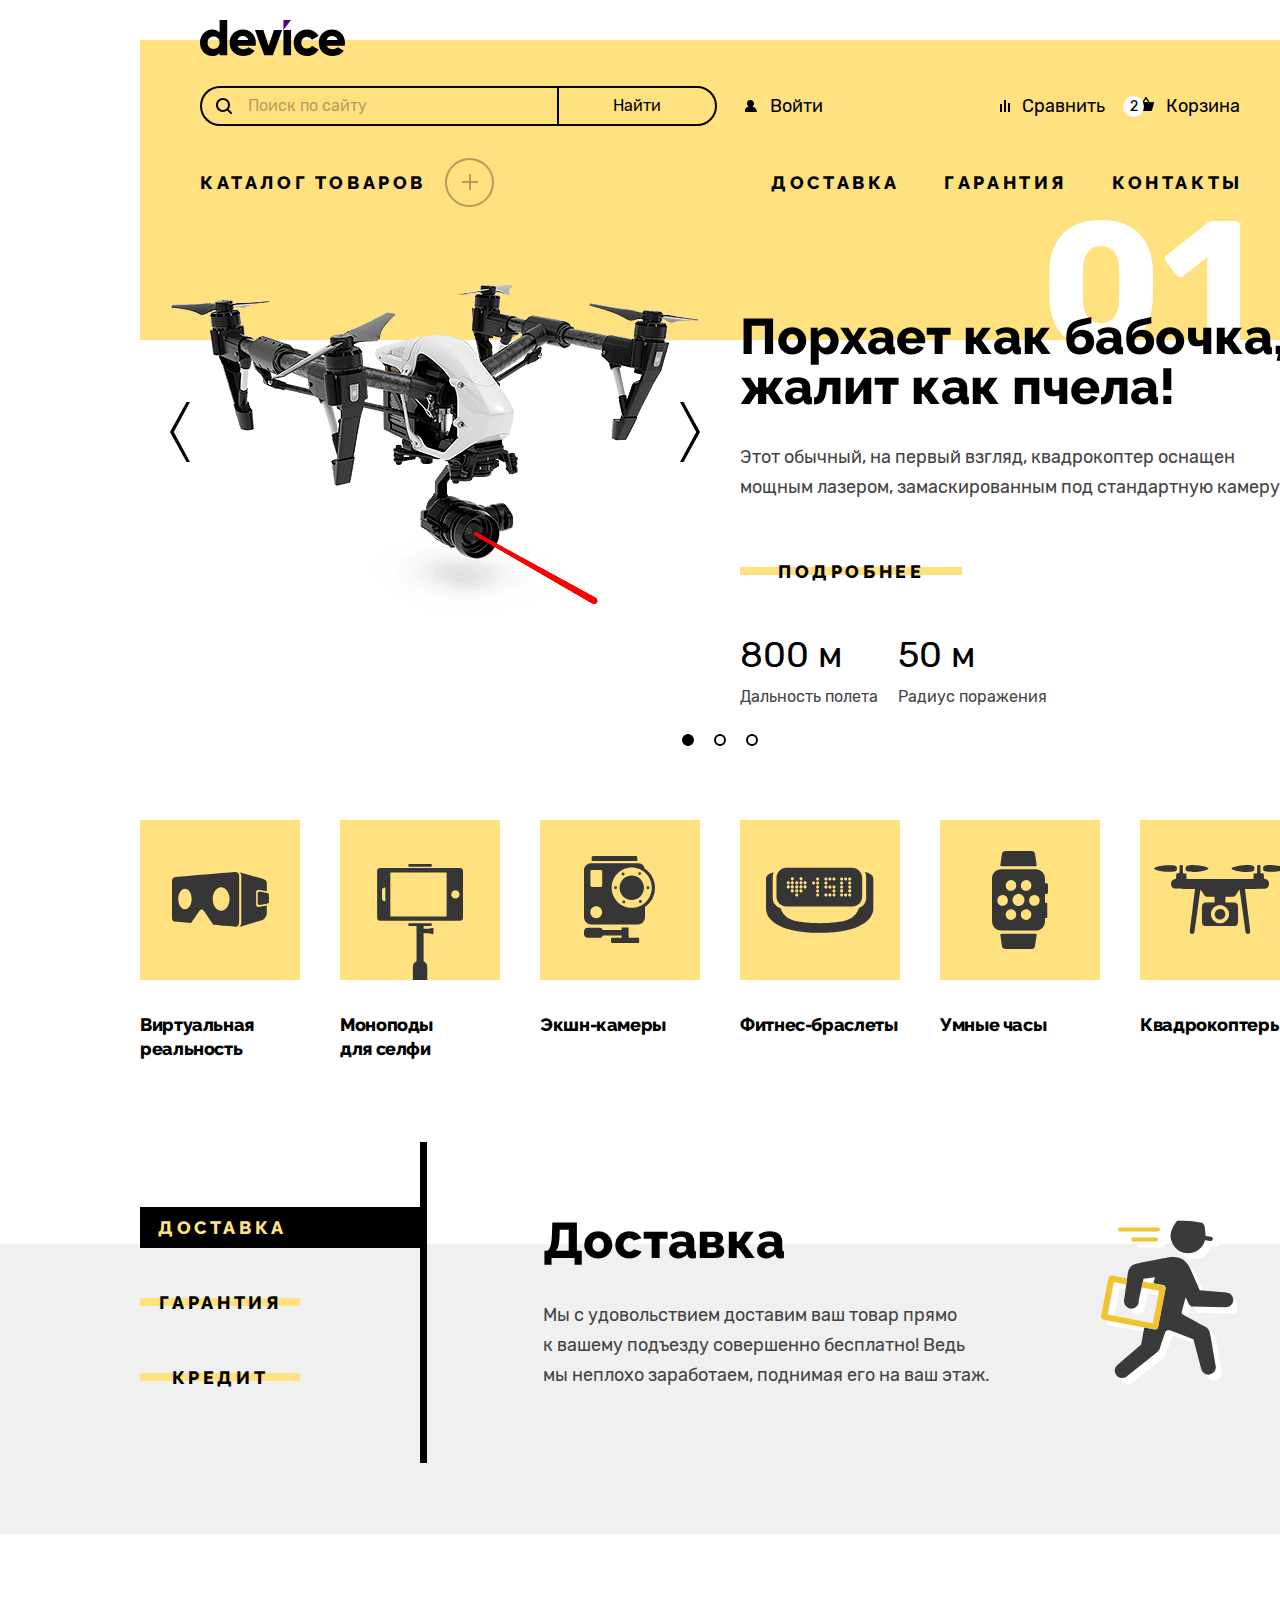
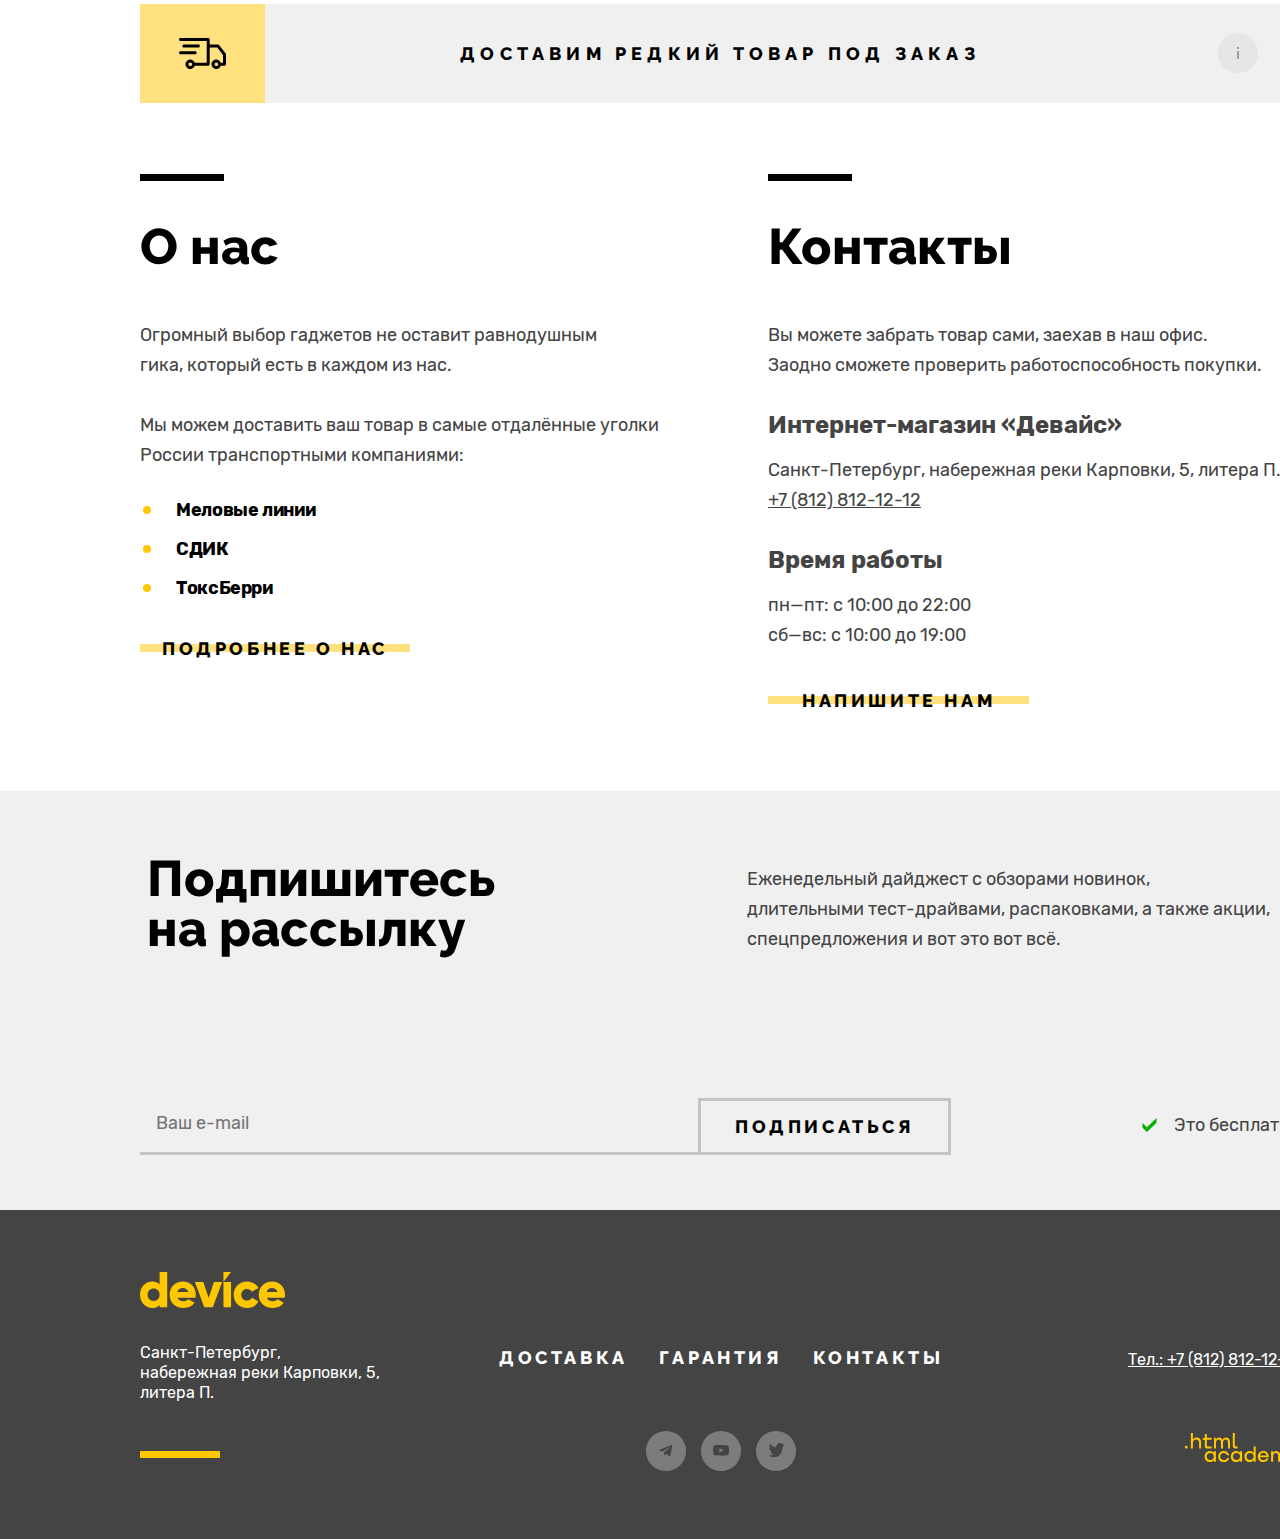
==== commit 01132c25: "Добавляет разметку и стили по критериям" ====
--- a/index.html
+++ b/index.html
@@ -214,32 +214,32 @@
           <ul class="products-list">
             <li class="products-item">
               <a class="products-link products-virtual-reality" href="#">
-                <h4 class="products-title">Виртуальная реальность</h4>
+                <h3 class="products-title">Виртуальная реальность</h3>
               </a>
             </li>
             <li class="products-item">
               <a class="products-link products-selfie-monopods" href="catalog.html">
-                <h4 class="products-title">Моноподы<br>для селфи</h4>
+                <h3 class="products-title">Моноподы<br>для селфи</h3>
               </a>
             </li>
             <li class="products-item">
               <a class="products-link products-action-cameras" href="#">
-                <h4 class="products-title">Экшн-камеры</h4>
+                <h3 class="products-title">Экшн-камеры</h3>
               </a>
             </li>
             <li class="products-item">
               <a class="products-link products-fitness-bracelets" href="#">
-                <h4 class="products-title">Фитнес-браслеты</h4>
+                <h3 class="products-title">Фитнес-браслеты</h3>
               </a>
             </li>
             <li class="products-item">
               <a class="products-link products-smart-watch" href="#">
-                <h4 class="products-title">Умные часы</h4>
+                <h3 class="products-title">Умные часы</h3>
               </a>
             </li>
             <li class="products-item">
               <a class="products-link products-quadcopters" href="#">
-                <h4 class="products-title">Квадрокоптеры</h4>
+                <h3 class="products-title">Квадрокоптеры</h3>
               </a>
             </li>
           </ul>
@@ -447,7 +447,7 @@
               <div class="field-group-container-product-amount">
                 <div class="field-group">
                   <label class="field-label" for="form-input-product">Что нужно привезти:</label>
-                  <textarea class="auth-form-input" name="products" id="form-input-product" type="text"
+                  <textarea class="auth-form-input" name="products" id="form-input-product"
                     placeholder="В свободной форме"></textarea>
                 </div>
                 <div class="field-group">
--- a/styles/styles.css
+++ b/styles/styles.css
@@ -1023,6 +1023,7 @@
 
 .products-title {
   font-family: "raleway", sans-serif;
+  font-size: 18px;
   line-height: 24px;
   letter-spacing: -0.02em;
   margin: 0;
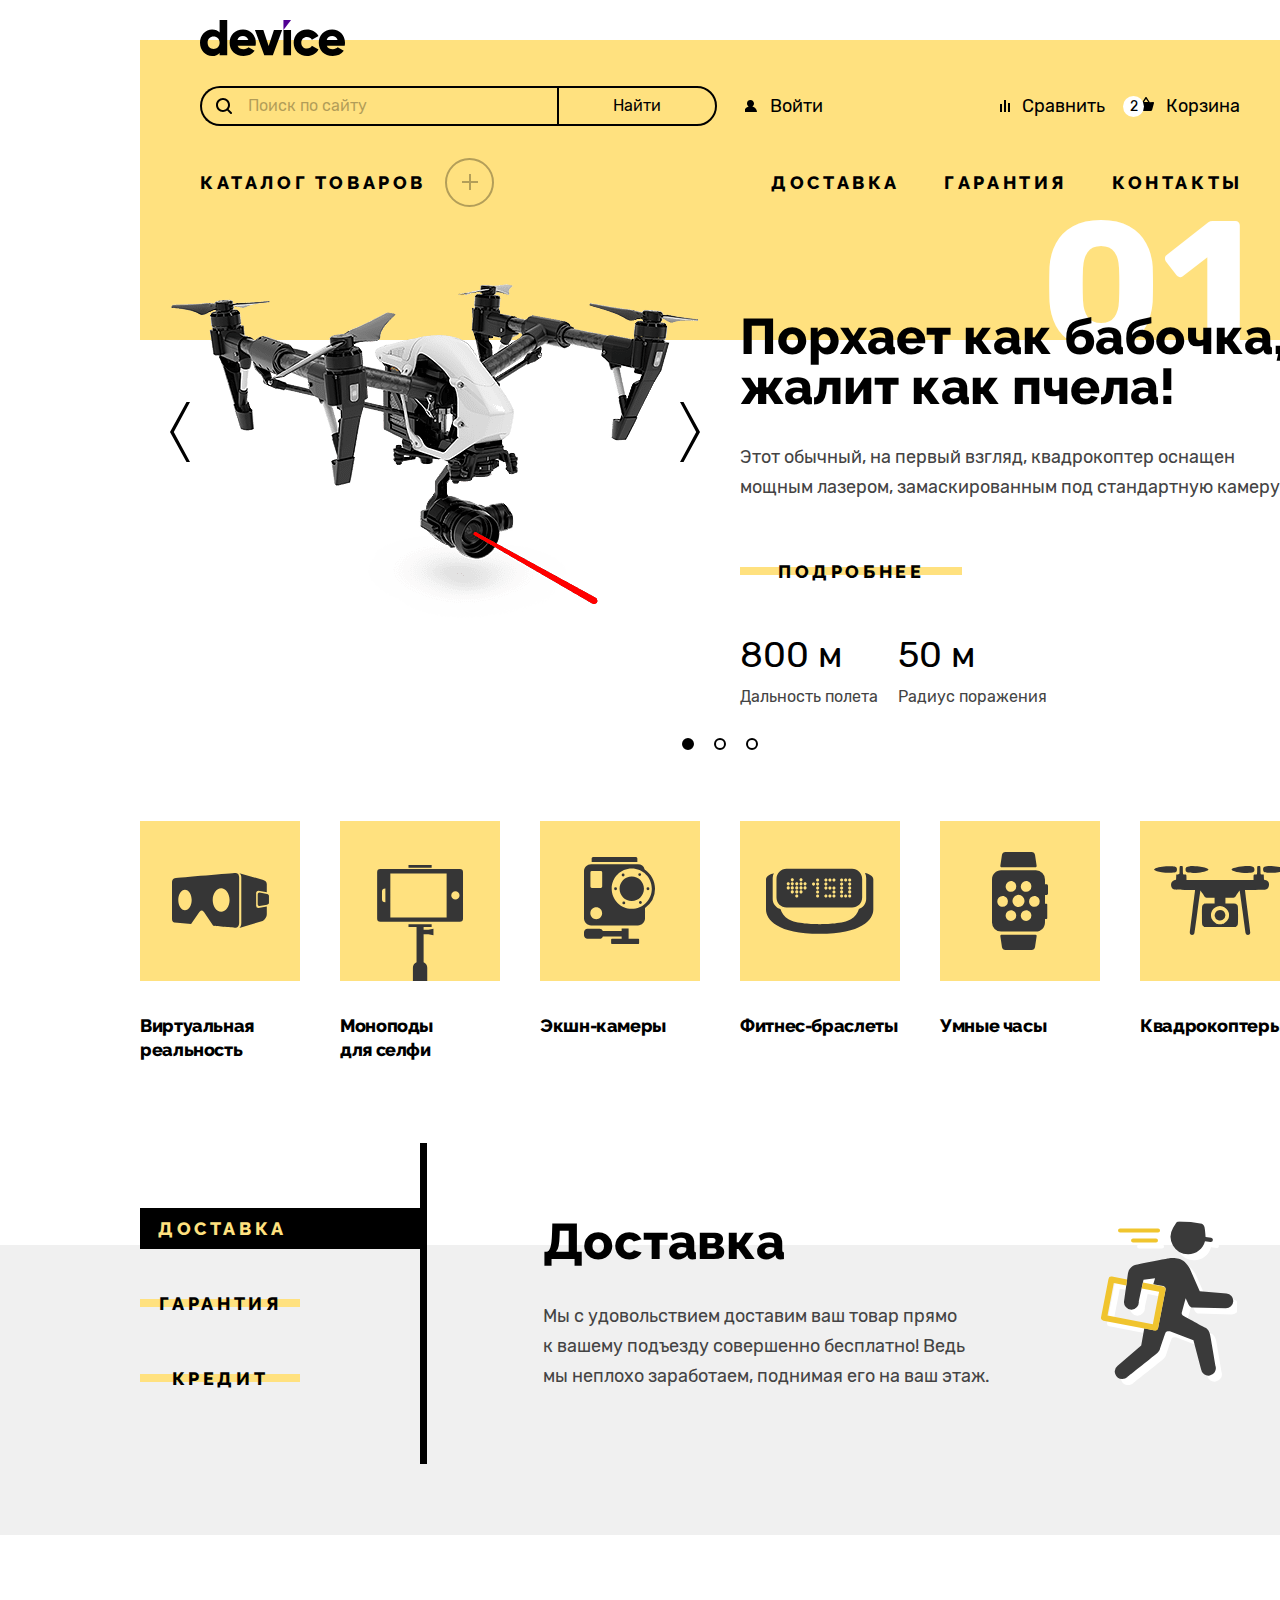
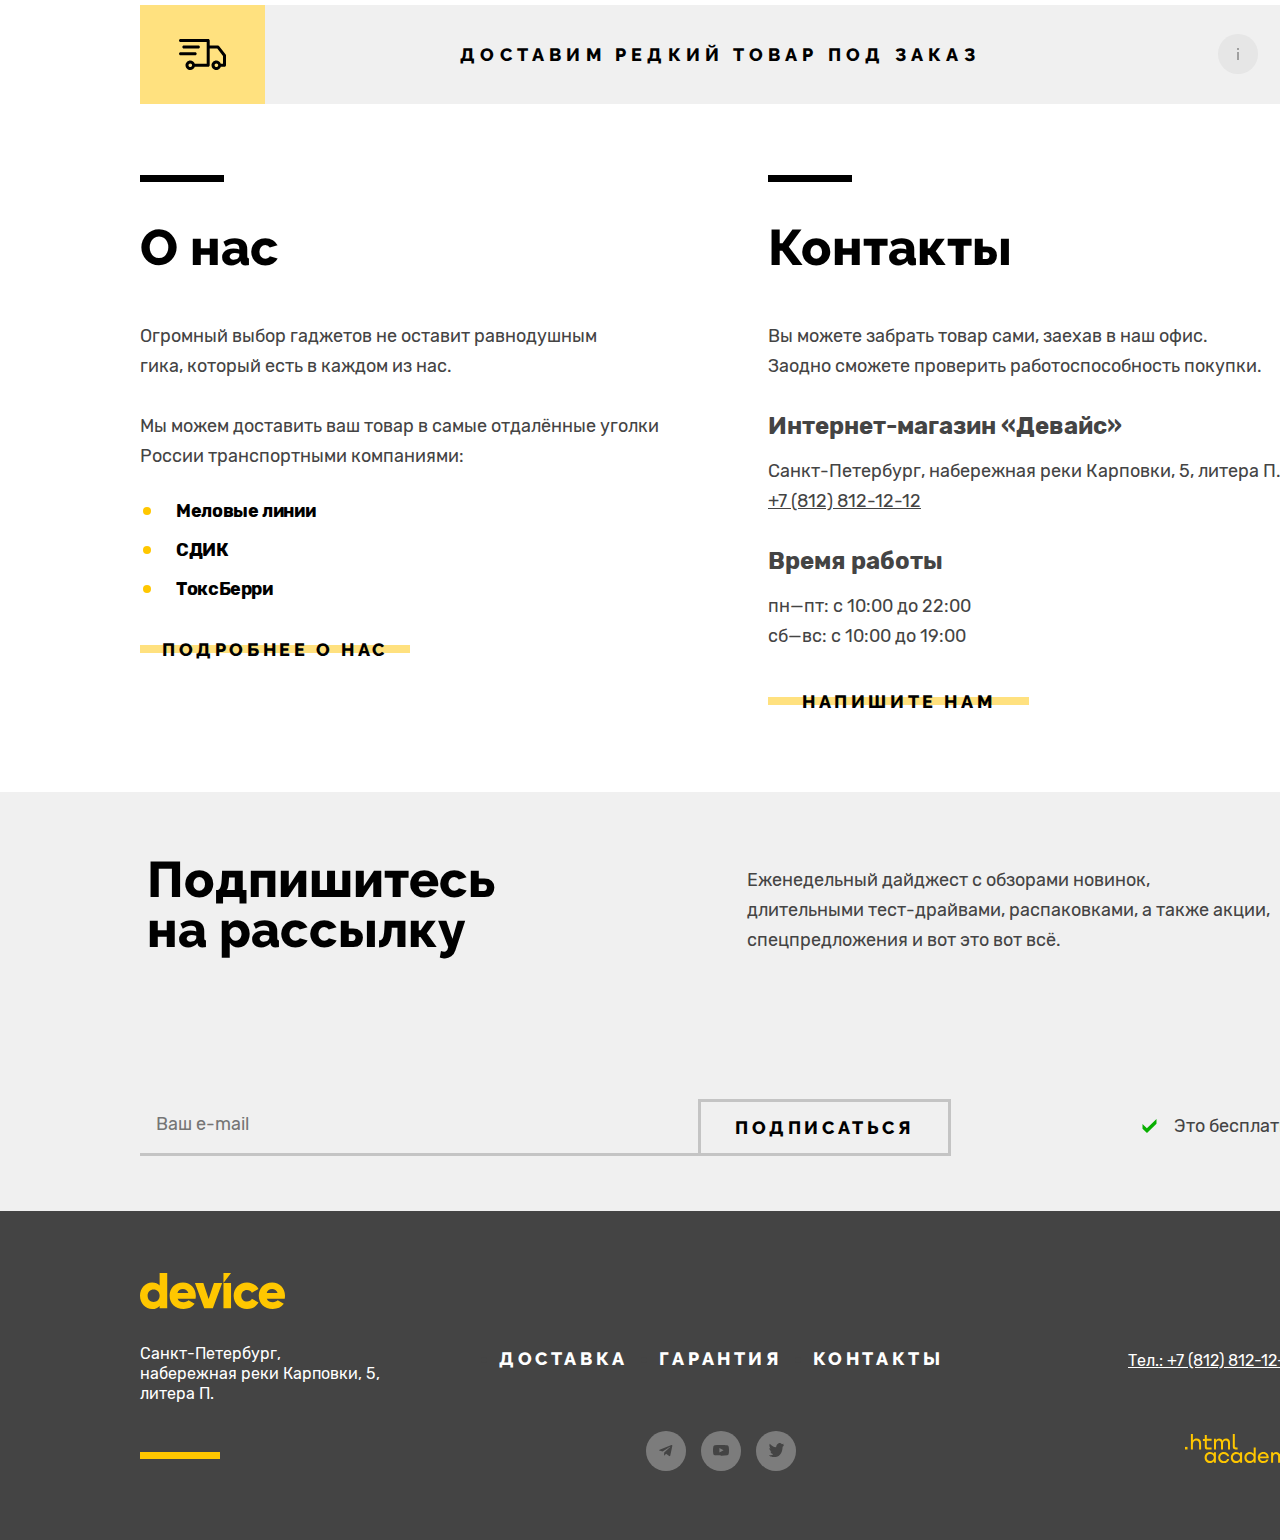
==== commit 39fc2f3f: "Добавляет разметку и стили по критериям" ====
--- a/index.html
+++ b/index.html
@@ -15,13 +15,13 @@
           <img class="page-header-logo" src="images/device-logo-black.svg" width="145" height="36" alt="Логотип.">
         </span>
         <div class="menu-container">
-          <form class="header-search">
+          <form class="header-search" action="https://echo.htmlacademy.ru/" method="post">
             <label class="header-search-label">
               <span class="visually-hidden">Поиск по сайту</span>
-              <input class="header-search-input" type="search" placeholder="Поиск по сайту">
+              <input class="header-search-input" type="search" name="search-of-site" placeholder="Поиск по сайту">
               <span class="header-search-input-border"></span>
             </label>
-            <button class="header-search-button" type="button">Найти</button>
+            <button class="header-search-button" type="submit">Найти</button>
           </form>
           <ul class="menu-list">
             <li class="menu-item menu-item-come">
@@ -330,6 +330,7 @@
           </div>
 
           <div class="subscribe-form-container">
+            <!-- чтобы посмотреть ошибку, надо добавить subscribe-input класс subscribe-input-error -->
             <form class="subscribe-form" action="https://echo.htmlacademy.ru/" method="post">
               <label class="subscribe-label">
                 <span class="visually-hidden">E-mail</span>
@@ -386,8 +387,8 @@
           <div class="page-footer-container">
             <a class="contacts-phone-footer" href="tel:88128121212">Тел.: +7 (812) 812-12-12</a>
             <a class="developer-logo-link" href="https://htmlacademy.ru/">
-              <span class="visually-hidden">Переход на сайт htmlacademy.</span>
-              <svg width="115" height="33" viewBox="0 0 115 33" fill="#ffc700" xmlns="http://www.w3.org/2000/svg">
+              <span class="visually-hidden">Логотип разработчика.</span>
+              <svg role="img" aria-label="Переход на сайт htmlacademy." width="115" height="33" viewBox="0 0 115 33" fill="#ffc700" xmlns="http://www.w3.org/2000/svg">
                 <path d="M0 12.9V15.5H2.5V12.9H0Z" />
                 <path
                   d="M11.6 4.5C10 4.5 8.8 5.2 8 6.2H7.9V0H5.9V15.5H7.9V10.2C7.9 8.1 9.2 6.6 11.2 6.6C13 6.6 14.1 8 14.1 9.8V15.5H16.1V9.4C16.2 6.4 14.3 4.5 11.6 4.5Z" />
--- a/styles/styles.css
+++ b/styles/styles.css
@@ -209,6 +209,13 @@
   color: #000000;
 }
 
+.header-search-input::-webkit-search-decoration,
+.header-search-input::-webkit-search-cancel-button,
+.header-search-input::-webkit-search-results-button,
+.header-search-input::-webkit-search-results-decoration {
+  appearance: none;
+}
+
 .header-search-input::placeholder {
   color: #000000;
   opacity: 30%;
@@ -244,6 +251,7 @@
 }
 
 .header-search-input:disabled {
+  background-color: rgba(255, 255, 255, 0);
   pointer-events: none;
   opacity: 30%;
 }
@@ -625,7 +633,7 @@
   padding: 9px 60px 50px 60px;
   background-color: #ffe17f;
   width: 100%;
-  z-index: 2;
+  z-index: 3;
   left: 0;
   display: none;
 }
@@ -771,6 +779,12 @@
   opacity: 30%;
 }
 
+.slider-button:disabled {
+  outline: none;
+  opacity: 10%;
+  pointer-events: none;
+}
+
 .popular-product-container {
   padding: 86px 0 0 0;
   z-index: 1;
@@ -843,8 +857,8 @@
 }
 
 .popular-product-advantage-list {
-  margin: 0 0 -20px 0;
-  padding: 0 0 25px 0;
+  margin: 0;
+  padding: 0 0 17px 0;
   display: flex;
   flex-wrap: wrap;
 }
@@ -854,9 +868,9 @@
   margin: 0 20px 20px 0;
 }
 
-.popular-product-advantage-item:last-child {
+/*.popular-product-advantage-item:last-child {
   margin: 0;
-}
+}*/
 
 .popular-product-advantage-subtitle {
   display: block;
@@ -881,13 +895,15 @@
   display: flex;
   justify-content: center;
   flex-wrap: wrap;
-  margin: -32px;
+  margin: -17px;
   padding: 0;
 }
 
 .slider-pagination-item {
+  display: inline-flex;
   margin: 0 20px 0 0;
   z-index: 2;
+  align-self: flex-start;
 }
 
 .slider-pagination-item:last-child {
@@ -939,15 +955,19 @@
   opacity: 30%;
 }
 
+.slider-pagination-button:disabled {
+  opacity: 10%;
+  pointer-events: none;
+}
+
 .slider-pagination-button-current {
   background-color: #000000;
-  pointer-events: none;
 }
 
 /*Карточки типов продуктов*/
 
 .products {
-  padding: 99px 0 89px 0;
+  padding: 88px 0 89px 0;
 }
 
 .products-list {
@@ -1446,6 +1466,10 @@
   opacity: 30%;
 }
 
+.subscribe-input-error {
+  border-bottom: 3px solid #ff3d3d;
+}
+
 .subscribe-button {
   font-family: "raleway", sans-serif;
   font-size: 18px;
@@ -1567,9 +1591,9 @@
 .menu-footer-list {
   display: flex;
   flex-wrap: wrap;
-  margin: 0 0 58px 0;
+  margin: 0 0 57px 0;
   padding: 0;
-  max-width: 460px;
+  max-width: 486px;
 }
 
 .menu-footer-item {
@@ -2026,8 +2050,10 @@
   opacity: 30%;
 }
 
-.control:disabled {
+.control-input:disabled ~ .control-mark,
+.control-input:disabled ~ .control-label {
   opacity: 10%;
+  pointer-events: none;
 }
 
 .control-item-radio {
@@ -2071,6 +2097,11 @@
   left: -4px;
 }
 
+.control-input:disabled ~ .control-mark-radio {
+  opacity: 10%;
+  pointer-events: none;
+}
+
 .control-item:last-child {
   margin: 0;
 }
@@ -2139,6 +2170,9 @@
   display: block;
   width: 30px;
   height: 30px;
+  padding: 0;
+  border: none;
+  cursor: pointer;
 }
 
 .order-link-ascending::after {
@@ -2170,6 +2204,7 @@
   outline: 2px solid #af4fff;
   outline-offset: 2px;
   opacity: 100%;
+  z-index: 1;
 }
 
 .order-link-ascending:active::after,
@@ -2179,7 +2214,7 @@
 
 .cards-container {
   background-color: #ffffff;
-  padding: 70px 40px 79px 40px;
+  padding: 70px 40px 77px 40px;
   height: calc(100% - 67px);
 }
 
@@ -2375,6 +2410,11 @@
   opacity: 30%;
 }
 
+.catalog-products-button:disabled {
+  opacity: 10%;
+  pointer-events: none;
+}
+
 .pagination-link-container {
   max-width: 200px;
   display: flex;
@@ -2630,7 +2670,26 @@
 }
 
 .auth-form-input:disabled {
-  opacity: 30%;
+  background-color: #fbfbfb;
+  border: 2px solid #fbfbfb;
+  color: #a8a8a8;
+  outline: none;
+}
+
+.auth-form-input:disabled::placeholder {
+  color: #e4e4e4;
+}
+
+.input-email:disabled,
+.input-name:disabled {
+  background-color: #f0f0f0;
+  color: #000000;
+  opacity: 30%;
+}
+
+.input-email::placeholder,
+.input-name:disabled::placeholder {
+  color: #a8a8a8;
 }
 
 .input-container {
@@ -2733,6 +2792,16 @@
   outline: 2px solid #000000;
   background-color: #f0f0f0;
   outline-offset: 0;
+}
+
+.button-minus-plus:disabled {
+  opacity: 30%;
+  pointer-events: none;
+}
+
+.button-minus-plus:disabled::before,
+.button-minus-plus:disabled::after {
+  opacity: 30%;
 }
 
 .field-label-container {
@@ -2775,7 +2844,7 @@
   box-shadow: 0 10px 0 rgba(0, 0, 0, 0.1);
   padding: 19px 17px 21px 19px;
   transform: translate(-87px, 10px);
-  z-index: 1;
+  z-index: 2;
 }
 
 .tooltip-text::before {
